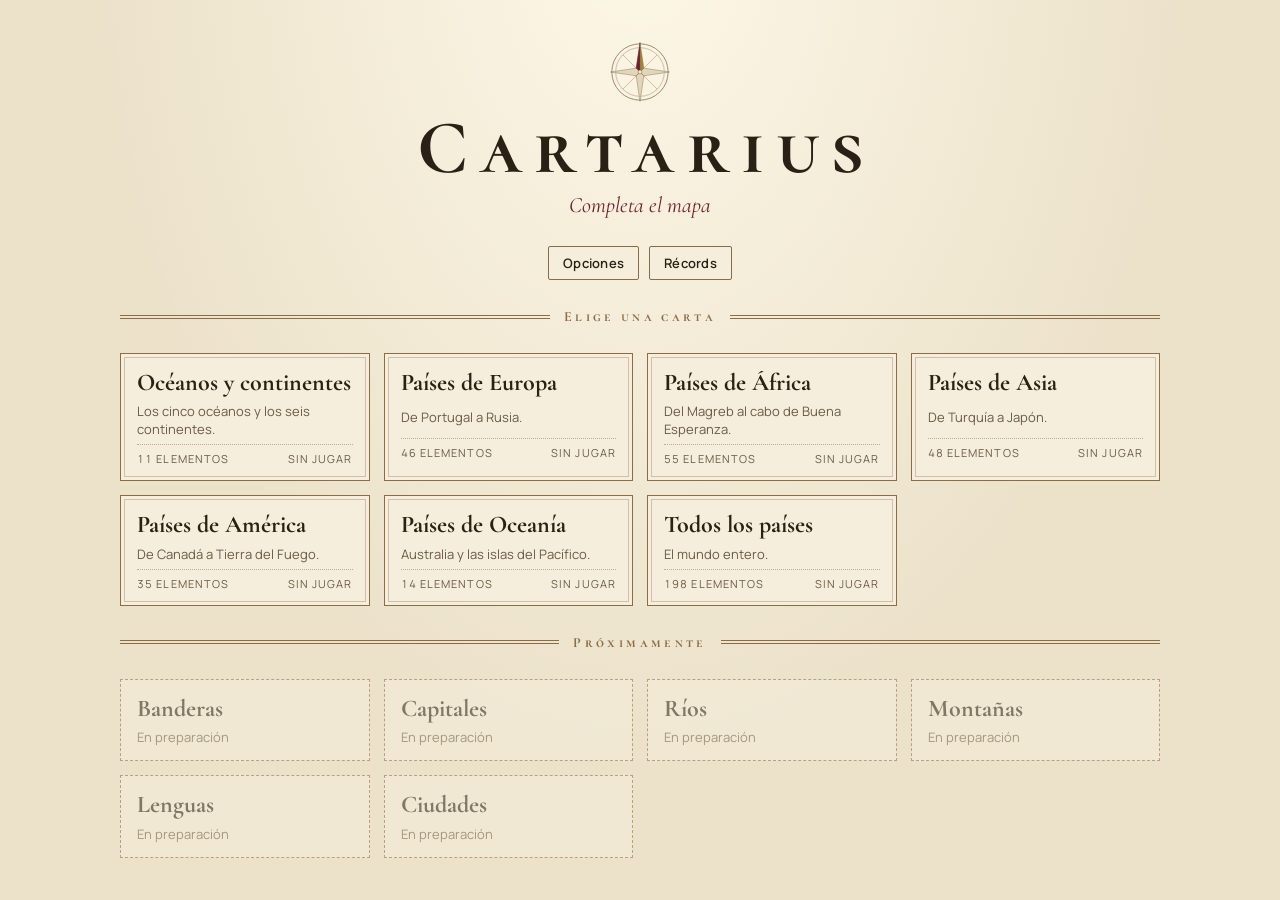
==== index.html @ 66b98913 "QoL Territorios pequeños" ====
<!doctype html>
<html lang="es">
<head>
<meta charset="utf-8">
<meta name="viewport" content="width=device-width, initial-scale=1, viewport-fit=cover">
<title>Cartarius</title>
<meta name="claude:viewport-fit-sides" content="cover">
<link rel="preconnect" href="https://fonts.googleapis.com">
<link rel="preconnect" href="https://fonts.gstatic.com" crossorigin>
<link rel="stylesheet" href="https://fonts.googleapis.com/css2?family=Cormorant+Garamond:ital,wght@0,500;0,600;0,700;1,500;1,600&family=Cormorant+SC:wght@600;700&family=Manrope:wght@400;500;600;700&display=swap">
<style>
/* Concepto: carta náutica sobre pergamino. Barra superior tipo cartela, mapa enmarcado con doble filete, índice a la derecha. */
:root {
  --paper: #ECE2CA;        /* fondo general, pergamino */
  --paper-2: #E3D6B8;      /* panel lateral */
  --paper-3: #F5EEDC;      /* tarjetas y elementos claros */
  --sea: #C7D3CC;          /* mar sin pintar */
  --land: #F8F2E3;         /* tierra sin pintar */
  --land-off: #E6DCC4;     /* tierra fuera de la categoría */
  --ink: #2A2016;          /* texto */
  --ink-soft: #6B5A45;     /* texto secundario */
  --sepia: #8C6C45;        /* fronteras y filetes */
  --gold: #A8823A;         /* ornamento */
  --royal: #6E1F2E;        /* acento: selección (granate real) */
  --royal-ink: #F8F0DD;
  --ok: #556B3B;
  --err: #A3392B;
  --font-display: "Cormorant Garamond", "Cormorant", Garamond, "Times New Roman", serif;
  --font-sc: "Cormorant SC", "Cormorant Garamond", Garamond, serif;
  --font-ui: "Manrope", system-ui, -apple-system, "Segoe UI", sans-serif;
  color-scheme: light;
}
* { box-sizing: border-box; }
[hidden] { display: none !important; }
html, body { height: 100%; }
body {
  margin: 0; background: var(--paper); color: var(--ink); font-family: var(--font-ui); font-size: 14px;
  background-image: radial-gradient(ellipse at 20% 0%, rgba(255,250,235,.7), transparent 60%), radial-gradient(ellipse at 100% 100%, rgba(140,108,69,.12), transparent 55%);
  display: flex; flex-direction: column; overflow: hidden;
}
button { font: inherit; color: inherit; cursor: pointer; }
input, select, textarea { color: var(--ink); background-color: var(--land); }
input::placeholder { color: var(--ink-soft); opacity: 1; }
button:focus-visible, [tabindex]:focus-visible { outline: 2px solid var(--royal); outline-offset: 2px; }

/* ---------- Barra superior ---------- */
.bar {
  display: flex; align-items: center; gap: 20px; flex-wrap: wrap;
  padding-block: 10px; padding-left: max(16px, env(safe-area-inset-left, 0px)); padding-right: max(16px, env(safe-area-inset-right, 0px));
  border-bottom: 1px solid var(--sepia); box-shadow: 0 2px 0 -1px var(--paper), 0 3px 0 -1px var(--sepia);
}
.brand { display: flex; align-items: center; gap: 10px; background: none; border: 0; padding: 0; }
.brand svg { width: 34px; height: 34px; }
.brand b { font-family: var(--font-sc); font-size: 26px; letter-spacing: .14em; font-weight: 700; color: var(--ink); }
.bar .cat-title { font-family: var(--font-display); font-style: italic; font-size: 22px; font-weight: 600; color: var(--royal); flex: 1; min-width: 0; white-space: nowrap; overflow: hidden; text-overflow: ellipsis; }
.stats { display: flex; gap: 18px; align-items: baseline; }
.stat { display: flex; flex-direction: column; align-items: flex-end; line-height: 1.1; }
.stat small { font-size: 10px; letter-spacing: .14em; text-transform: uppercase; color: var(--ink-soft); }
.stat span { font-family: var(--font-display); font-size: 22px; font-weight: 700; font-variant-numeric: tabular-nums lining-nums; }
.stat.err span { color: var(--err); }
.btn {
  border: 1px solid var(--sepia); background: var(--paper-3); padding: 7px 14px; border-radius: 2px;
  font-weight: 600; font-size: 13px; letter-spacing: .02em;
}
.btn:hover { background: var(--land); border-color: var(--royal); }
.btn.primary { background: var(--royal); color: var(--royal-ink); border-color: var(--royal); }
.btn.primary:hover { background: #57172A; }

/* ---------- Escenario ---------- */
.stage { flex: 1; min-height: 0; display: flex; gap: 0; }
.map-wrap { flex: 1; min-width: 0; position: relative; padding: 14px; }
.frame {
  position: relative; height: 100%; border: 1px solid var(--sepia); padding: 5px; background: var(--paper-3);
  box-shadow: inset 0 0 0 4px var(--paper-3), inset 0 0 0 5px var(--sepia);
}
#map { display: block; width: 100%; height: 100%; background: var(--sea); cursor: grab; user-select: none; }
#map:active { cursor: grabbing; }
#map .sphere { fill: var(--sea); }
#map .grat { fill: none; stroke: #9FB0A8; stroke-width: .5; stroke-opacity: .55; vector-effect: non-scaling-stroke; pointer-events: none; }
#map .ocean { fill: transparent; stroke: none; transition: fill .5s; }
#map.mode-continents .ocean { cursor: pointer; }
#map.mode-countries .ocean { pointer-events: none; }
#map .land { fill: var(--land); stroke: var(--sepia); stroke-width: .6; stroke-linejoin: round; vector-effect: non-scaling-stroke; transition: fill .45s; }
#map .land.off { fill: var(--land-off); stroke-opacity: .6; }
#map .land.play { cursor: pointer; }
#map .land.play:hover:not(.painted) { fill: #FFF9EA; }
#map .land.painted, #map .ocean.painted { cursor: default; }
#map .wrong { animation: wrong .7s ease-out; }
@keyframes wrong { 0%, 40% { fill: var(--err); } 100% { } }
#map .hint { animation: hint 1.1s ease-in-out infinite; }
@keyframes hint { 50% { fill: #E9C46A; } }
#map .marker { fill: var(--land); stroke: var(--sepia); stroke-width: .8; vector-effect: non-scaling-stroke; cursor: pointer; }
#map .marker:hover { fill: #FFF9EA; stroke: var(--royal); }
#map .label { font-family: var(--font-display); font-style: italic; font-weight: 600; fill: var(--ink); text-anchor: middle; pointer-events: none; paint-order: stroke; stroke: rgba(248,242,227,.75); stroke-width: 3px; letter-spacing: .06em; }
#map .label.sea { fill: #2F4A4E; stroke: rgba(199,211,204,.7); letter-spacing: .3em; }
.zoom { position: absolute; right: 30px; bottom: 30px; display: flex; flex-direction: column; border: 1px solid var(--sepia); background: var(--paper-3); }
.zoom button { width: 34px; height: 34px; border: 0; background: none; font-size: 18px; font-weight: 600; }
.zoom button + button { border-top: 1px solid var(--sepia); }
.zoom button:hover { background: var(--land); color: var(--royal); }
.rose { position: absolute; left: 28px; bottom: 26px; width: 74px; height: 74px; pointer-events: none; opacity: .8; }
.toast {
  position: absolute; left: 50%; top: 28px; transform: translateX(-50%); background: var(--ink); color: var(--paper-3);
  padding: 8px 16px; font-weight: 600; font-size: 13px; border-radius: 2px; pointer-events: none; opacity: 0; transition: opacity .25s; white-space: nowrap;
}
.toast.show { opacity: .94; }
.toast.ok { background: var(--ok); }
.toast.bad { background: var(--err); }
.tip { position: fixed; pointer-events: none; background: var(--paper-3); border: 1px solid var(--sepia); padding: 4px 9px; font-family: var(--font-display); font-weight: 600; font-size: 16px; font-style: italic; z-index: 20; }

/* ---------- Panel lateral (índice) ---------- */
.panel { width: 320px; flex: none; display: flex; flex-direction: column; background: var(--paper-2); border-left: 1px solid var(--sepia); min-height: 0; }
.panel-head { padding: 16px 18px 12px; border-bottom: 1px solid rgba(140,108,69,.4); display: grid; gap: 10px; }
.panel-head h2 { margin: 0; font-family: var(--font-sc); font-size: 15px; letter-spacing: .2em; font-weight: 700; color: var(--ink-soft); display: flex; justify-content: space-between; align-items: baseline; }
.panel-head h2 span { font-family: var(--font-ui); font-size: 12px; letter-spacing: 0; color: var(--ink-soft); font-variant-numeric: tabular-nums; }
.progress { height: 4px; background: rgba(140,108,69,.2); }
.progress i { display: block; height: 100%; width: 0; background: var(--gold); transition: width .4s; }
.target { background: var(--royal); color: var(--royal-ink); padding: 10px 12px; display: grid; gap: 2px; }
.target small { font-size: 10px; letter-spacing: .16em; text-transform: uppercase; opacity: .75; }
.target strong { font-family: var(--font-display); font-size: 24px; font-weight: 700; line-height: 1.1; text-wrap: balance; }
.order { display: flex; gap: 6px; align-items: center; font-size: 12px; color: var(--ink-soft); }
.order button { border: 1px solid rgba(140,108,69,.5); background: transparent; padding: 3px 9px; font-size: 12px; border-radius: 2px; }
.order button[aria-pressed="true"] { background: var(--ink); color: var(--paper-3); border-color: var(--ink); }
.order .skip { margin-left: auto; }
.list { list-style: none; margin: 0; padding: 6px 0 16px; overflow-y: auto; flex: 1; min-height: 0; }
.list li button {
  width: 100%; text-align: left; border: 0; background: none; padding: 7px 18px; display: flex; gap: 10px; align-items: baseline;
  font-family: var(--font-display); font-size: 18px; font-weight: 600; line-height: 1.2;
}
.list li button:hover { background: rgba(255,250,235,.55); }
.list li button em { font-style: normal; font-family: var(--font-ui); font-size: 11px; color: var(--ink-soft); min-width: 20px; font-variant-numeric: tabular-nums; }
.list li button[aria-current="true"] { background: var(--paper-3); color: var(--royal); box-shadow: inset 3px 0 0 var(--royal); }
.list li.hinted button::after { content: "pista"; font-family: var(--font-ui); font-size: 10px; letter-spacing: .1em; text-transform: uppercase; color: var(--gold); margin-left: auto; }
.list li.gone { animation: gone .35s ease-in forwards; }
@keyframes gone { to { opacity: 0; transform: translateX(30px); } }

/* ---------- Menú de categorías ---------- */
.menu {
  position: fixed; inset: 0; z-index: 30; overflow-y: auto; background: var(--paper);
  background-image: radial-gradient(ellipse at 50% -10%, rgba(255,250,235,.9), transparent 60%);
  padding-block: 40px 60px; padding-left: max(16px, env(safe-area-inset-left, 0px)); padding-right: max(16px, env(safe-area-inset-right, 0px));
}
.menu-inner { max-width: 1040px; margin: 0 auto; display: grid; gap: 28px; }
.menu header { text-align: center; display: grid; gap: 6px; justify-items: center; }
.menu header svg { width: 64px; height: 64px; }
.menu h1 { margin: 0; font-family: var(--font-sc); font-size: clamp(44px, 8vw, 76px); letter-spacing: .16em; font-weight: 700; line-height: 1; padding-left: .16em; }
.menu .sub { font-family: var(--font-display); font-style: italic; font-size: 22px; color: var(--royal); }
.rule { display: flex; align-items: center; gap: 14px; color: var(--sepia); font-family: var(--font-sc); letter-spacing: .24em; font-size: 14px; font-weight: 700; }
.rule::before, .rule::after { content: ""; flex: 1; height: 0; border-top: 1px solid var(--sepia); border-bottom: 1px solid var(--sepia); padding-top: 2px; }
.cards { display: grid; grid-template-columns: repeat(auto-fill, minmax(230px, 1fr)); gap: 14px; }
.card {
  text-align: left; background: var(--paper-3); border: 1px solid var(--sepia); padding: 16px 16px 14px; display: grid; gap: 6px; position: relative;
  box-shadow: inset 0 0 0 3px var(--paper-3), inset 0 0 0 4px rgba(140,108,69,.35); transition: transform .15s, box-shadow .15s;
}
.card:hover { transform: translateY(-2px); box-shadow: inset 0 0 0 3px var(--paper-3), inset 0 0 0 4px var(--royal), 0 6px 14px rgba(70,50,25,.12); }
.card h3 { margin: 0; font-family: var(--font-display); font-size: 24px; font-weight: 700; line-height: 1.1; }
.card p { margin: 0; color: var(--ink-soft); font-size: 13px; }
.card .meta { display: flex; justify-content: space-between; font-size: 11px; letter-spacing: .1em; text-transform: uppercase; color: var(--ink-soft); padding-top: 6px; border-top: 1px dotted rgba(140,108,69,.5); font-variant-numeric: tabular-nums; }
.card .meta b { color: var(--royal); letter-spacing: .04em; }
.card.soon { opacity: .55; cursor: default; box-shadow: none; border-style: dashed; }
.card.soon:hover { transform: none; }

/* ---------- Diálogo final ---------- */
.modal { position: fixed; inset: 0; z-index: 40; background: rgba(42,32,22,.45); display: grid; place-items: center; padding: 16px; }
.modal-box { background: var(--paper-3); border: 1px solid var(--sepia); box-shadow: inset 0 0 0 5px var(--paper-3), inset 0 0 0 6px var(--sepia), 0 20px 50px rgba(30,20,10,.35); padding: 30px 32px; max-width: 420px; width: 100%; text-align: center; display: grid; gap: 14px; }
.modal-box h2 { margin: 0; font-family: var(--font-sc); letter-spacing: .14em; font-size: 28px; }
.modal-box .grid { display: grid; grid-template-columns: repeat(3, 1fr); gap: 8px; }
.modal-box .grid div { display: grid; }
.modal-box .grid b { font-family: var(--font-display); font-size: 30px; font-variant-numeric: tabular-nums lining-nums; }
.modal-box .grid small { font-size: 10px; letter-spacing: .14em; text-transform: uppercase; color: var(--ink-soft); }
.modal-box p { margin: 0; font-family: var(--font-display); font-style: italic; font-size: 18px; color: var(--royal); }
.modal-box .actions { display: flex; gap: 10px; justify-content: center; flex-wrap: wrap; }
.loading { position: absolute; inset: 0; display: grid; place-items: center; font-family: var(--font-display); font-style: italic; font-size: 20px; color: var(--ink-soft); }

/* ---------- Pausa ---------- */
.stage > * { transition: filter .25s; }
body.is-paused .stage > .map-wrap, body.is-paused .stage > .panel { filter: blur(16px) saturate(.6); pointer-events: none; user-select: none; }
.pause { position: fixed; inset: 0; z-index: 25; display: grid; place-items: center; padding: 16px; background: rgba(236,226,202,.35); }
.pause .modal-box { max-width: 380px; }
.pause .big { font-family: var(--font-display); font-size: 44px; font-weight: 700; font-variant-numeric: tabular-nums lining-nums; line-height: 1; }
.pause .sub { font-size: 13px; color: var(--ink-soft); }
.saved { position: absolute; top: -9px; right: 12px; background: var(--gold); color: var(--paper-3); font-size: 10px; letter-spacing: .12em; text-transform: uppercase; padding: 2px 8px; font-weight: 700; }

/* ---------- Opciones y récords ---------- */
.menu-actions { display: flex; gap: 10px; justify-content: center; }
.dlg .modal-box { max-width: 560px; text-align: left; max-height: calc(100vh - 32px); overflow-y: auto; }
.dlg h2 { text-align: center; }
.opt-group { display: grid; gap: 10px; padding-top: 12px; border-top: 1px dotted rgba(140,108,69,.5); }
.opt-group h3 { margin: 0; font-family: var(--font-sc); letter-spacing: .16em; font-size: 14px; color: var(--ink-soft); }
.opt { display: grid; grid-template-columns: auto 1fr; gap: 4px 10px; align-items: start; }
.opt input[type=checkbox] { width: 18px; height: 18px; margin: 2px 0 0; accent-color: var(--royal); }
.opt label { font-weight: 600; font-size: 14px; }
.opt .help { grid-column: 2; font-size: 12px; color: var(--ink-soft); line-height: 1.45; }
.opt select { font: inherit; padding: 4px 8px; border: 1px solid var(--sepia); background: var(--land); color: var(--ink); }
.opt input[type=number] { width: 56px; font: inherit; padding: 2px 6px; border: 1px solid var(--sepia); background: var(--land); margin: 0 4px; }
.opt details summary { cursor: pointer; color: var(--royal); }
.rank { width: 100%; border-collapse: collapse; font-variant-numeric: tabular-nums; }
.rank td { padding: 6px 6px; border-bottom: 1px dotted rgba(140,108,69,.45); font-size: 13px; }
.rank td.n { width: 24px; color: var(--ink-soft); }
.rank td.who { font-family: var(--font-display); font-size: 17px; font-weight: 600; }
.rank td.num { text-align: right; white-space: nowrap; }
.rank td.d { text-align: right; color: var(--ink-soft); font-size: 12px; white-space: nowrap; }
.rank td.empty { text-align: center; color: var(--ink-soft); font-style: italic; }
.rank tr.me td { background: rgba(168,130,58,.18); }
.tabs { display: flex; flex-wrap: wrap; gap: 6px; }
.tabs button { border: 1px solid rgba(140,108,69,.5); background: transparent; padding: 4px 10px; font-size: 12px; border-radius: 2px; }
.tabs button[aria-pressed="true"] { background: var(--ink); color: var(--paper-3); border-color: var(--ink); }
.name-row { display: flex; gap: 8px; }
.name-row input { flex: 1; min-width: 0; font: inherit; font-size: 15px; padding: 8px 10px; border: 1px solid var(--sepia); background: var(--land); }
.modal-box .note { font-family: var(--font-ui); font-style: normal; font-size: 13px; color: var(--ok); }

@media (max-width: 820px) {
  body { overflow: auto; }
  .stage { flex-direction: column; }
  .map-wrap { height: 58vh; flex: none; padding: 8px; }
  .panel { width: auto; border-left: 0; border-top: 1px solid var(--sepia); height: 48vh; flex: none; }
  .stats { gap: 12px; }
  .stat span { font-size: 18px; }
  .rose { display: none; }
  .zoom { right: 18px; bottom: 18px; }
}
@media (prefers-reduced-motion: reduce) { * { animation-duration: .01ms !important; transition: none !important; } }
</style>
</head>
<body>
<svg width="0" height="0" style="position:absolute" aria-hidden="true">
  <symbol id="compass" viewBox="-50 -50 100 100">
    <circle r="44" fill="none" stroke="#8C6C45" stroke-width="1.2"/>
    <circle r="38" fill="none" stroke="#8C6C45" stroke-width=".6"/>
    <g fill="#A8823A" stroke="#6B5A45" stroke-width=".6">
      <path d="M0-46 6-6 0 0-6-6Z"/><path d="M46 0 6 6 0 0 6-6Z" fill="#E3D6B8"/><path d="M0 46-6 6 0 0 6 6Z" fill="#E3D6B8"/><path d="M-46 0-6-6 0 0-6 6Z" fill="#E3D6B8"/>
      <path d="M0-46 0 0-6-6Z" fill="#6E1F2E"/>
    </g>
    <g fill="none" stroke="#8C6C45" stroke-width=".6"><path d="M-27-27 27 27M27-27-27 27"/></g>
    <circle r="3" fill="#F5EEDC" stroke="#6B5A45" stroke-width=".8"/>
  </symbol>
</svg>

<header class="bar">
  <button class="brand" id="home" title="Volver a las categorías"><svg><use href="#compass"/></svg><b>Cartarius</b></button>
  <div class="cat-title" id="catTitle">Completa el mapa</div>
  <div class="stats">
    <div class="stat"><small>Tiempo</small><span id="sTime">0:00</span></div>
    <div class="stat"><small>Aciertos</small><span id="sFound">0/0</span></div>
    <div class="stat err"><small>Errores</small><span id="sErr">0</span></div>
  </div>
  <button class="btn" id="pauseBtn" title="Pausa (P)">Pausa</button>
  <button class="btn" id="restart">Reiniciar</button>
  <button class="btn primary" id="toMenu">Categorías</button>
</header>

<main class="stage">
  <section class="map-wrap">
    <div class="frame">
      <svg id="map" viewBox="0 0 1000 520" preserveAspectRatio="xMidYMid meet" role="img" aria-label="Mapa del mundo en blanco"></svg>
      <div class="loading" id="loading">Desplegando la carta…</div>
      <svg class="rose" aria-hidden="true"><use href="#compass"/></svg>
      <div class="zoom">
        <button id="zIn" title="Acercar" aria-label="Acercar">+</button>
        <button id="zOut" title="Alejar" aria-label="Alejar">−</button>
        <button id="zFit" title="Encuadrar" aria-label="Encuadrar">⌖</button>
      </div>
      <div class="toast" id="toast"></div>
    </div>
  </section>
  <aside class="panel">
    <div class="panel-head">
      <h2>Índice <span id="pCount">0 restantes</span></h2>
      <div class="progress"><i id="pBar"></i></div>
      <div class="target"><small>Busca en el mapa</small><strong id="target">—</strong></div>
      <div class="order">Orden
        <button id="oRand" aria-pressed="true">Aleatorio</button>
        <button id="oAlpha" aria-pressed="false">A–Z</button>
        <button id="skip" class="skip" title="Pasar al siguiente (tecla S)">Saltar ›</button>
      </div>
    </div>
    <ol class="list" id="list"></ol>
  </aside>
</main>

<section class="menu" id="menu">
  <div class="menu-inner">
    <header>
      <svg><use href="#compass"/></svg>
      <h1>Cartarius</h1>
      <div class="sub">Completa el mapa</div>
    </header>
    <div class="menu-actions"><button class="btn" id="optBtn">Opciones</button><button class="btn" id="recBtn">Récords</button></div>
    <div class="rule">Elige una carta</div>
    <div class="cards" id="cards"></div>
    <div class="rule">Próximamente</div>
    <div class="cards" id="soon"></div>
  </div>
</section>

<div class="modal" id="modal" hidden>
  <div class="modal-box">
    <svg style="width:56px;height:56px;justify-self:center"><use href="#compass"/></svg>
    <h2>Carta completa</h2>
    <div class="grid">
      <div><b id="mTime">0:00</b><small>Tiempo</small></div>
      <div><b id="mErr">0</b><small>Errores</small></div>
      <div><b id="mAcc">100%</b><small>Precisión</small></div>
    </div>
    <p id="mRecord"></p>
    <div class="name-row" id="mSaveRow"><input id="mName" maxlength="24" placeholder="Tu nombre" aria-label="Nombre del jugador" autocomplete="nickname"><button class="btn primary" id="mSave">Guardar</button></div>
    <p class="note" id="mSaved" hidden></p>
    <table class="rank" id="mTable"></table>
    <div class="actions"><button class="btn" id="mAgain">Repetir</button><button class="btn primary" id="mMenu">Otra categoría</button></div>
  </div>
</div>
<div class="pause" id="pause" hidden>
  <div class="modal-box">
    <h2>En pausa</h2>
    <div class="big" id="pTime">0:00</div>
    <div class="sub" id="pProg"></div>
    <div class="actions"><button class="btn primary" id="pResume">Continuar</button><button class="btn" id="pOpts">Opciones</button><button class="btn" id="pExit">Guardar y salir al menú</button></div>
  </div>
</div>

<div class="modal dlg" id="resumeDlg" hidden>
  <div class="modal-box" style="text-align:center">
    <h2>Partida a medias</h2>
    <p>¿Quieres continuar donde lo dejaste?</p>
    <div class="sub" id="rInfo" style="font-size:13px;color:var(--ink-soft)"></div>
    <div class="actions"><button class="btn primary" id="rYes">Continuar</button><button class="btn" id="rNo">Empezar de nuevo</button><button class="btn" id="rCancel">Cancelar</button></div>
  </div>
</div>

<div class="modal dlg" id="exitDlg" hidden>
  <div class="modal-box" style="text-align:center">
    <h2>Salir</h2>
    <p>¿Salir de la partida? (se guardará el progreso)</p>
    <div class="actions"><button class="btn primary" id="xYes">Salir</button><button class="btn" id="xNo">Seguir jugando</button></div>
  </div>
</div>

<div class="modal dlg" id="optionsDlg" hidden>
  <div class="modal-box">
    <h2>Opciones</h2>
    <div class="opt-group">
      <h3>Ayudas</h3>
      <div class="opt"><input type="checkbox" id="oShow"><label for="oShow">Mostrar país pulsado</label>
        <div class="help">Al fallar, dice qué has señalado. También muestra el nombre al pasar por encima de lo que no entra en la carta.</div></div>
      <div class="opt"><input type="checkbox" id="oHints"><label for="oHints">Activar pistas después de <input type="number" id="oHintN" min="1" max="20" value="3"> errores</label>
        <div class="help">Tras ese número de fallos seguidos en el mismo elemento, la respuesta parpadea en el mapa.</div></div>
      <div class="help" style="font-size:12px;color:var(--ink-soft)">Los récords conseguidos con ayudas llevan un punto (·) junto al nombre.</div>
    </div>
    <div class="opt-group">
      <h3>Mapa</h3>
      <div class="opt" style="grid-template-columns:1fr auto;align-items:center"><label for="oMarker">Tamaño de los puntos de países pequeños</label><select id="oMarker"><option value="1">1x</option><option value="1.5">1,5x</option><option value="2">2x</option><option value="2.5">2,5x</option><option value="3">3x</option><option value="3.5">3,5x</option><option value="4">4x</option><option value="4.5">4,5x</option><option value="5">5x</option></select>
        <div class="help" style="grid-column:1/-1">Afecta a los círculos de Andorra, Malta, las islas del Caribe y del Pacífico, etc.</div></div>
    </div>
    <div class="opt-group">
      <h3>Qué se pregunta</h3>
      <div class="opt"><input type="checkbox" id="oLimited"><label for="oLimited">Estados de reconocimiento limitado</label>
        <div class="help"><span id="oLimitedList"></span></div></div>
      <div class="opt"><input type="checkbox" id="oTerr"><label for="oTerr">Territorios dependientes (<span id="oTerrN"></span>)</label>
        <div class="help"><details><summary>Ver lista</summary><span id="oTerrList"></span></details></div></div>
      <div class="help" style="font-size:12px;color:var(--ink-soft)">Siempre se preguntan los 193 miembros de la ONU y el Vaticano. Estos cambios se aplican al empezar una carta.</div>
    </div>
    <div class="opt-group">
      <h3>Datos</h3>
      <div><button class="btn" id="oWipe">Borrar récords y partidas</button></div>
    </div>
    <div class="actions"><button class="btn primary" id="optClose">Hecho</button></div>
  </div>
</div>

<div class="modal dlg" id="recordsDlg" hidden>
  <div class="modal-box">
    <h2>Récords</h2>
    <div class="tabs" id="recTabs"></div>
    <table class="rank" id="recTable"></table>
    <div class="help" style="font-size:12px;color:var(--ink-soft)">Orden: menos errores primero, luego menor tiempo. (·) = con ayudas.</div>
    <div class="actions"><button class="btn primary" id="recClose">Cerrar</button></div>
  </div>
</div>
<div class="tip" id="tip" hidden></div>

<script src="js/vendor/d3.min.js"></script>
<script src="data/world.js"></script>
<script src="js/geo.js"></script>
<script src="js/app.js"></script>
</body>
</html>
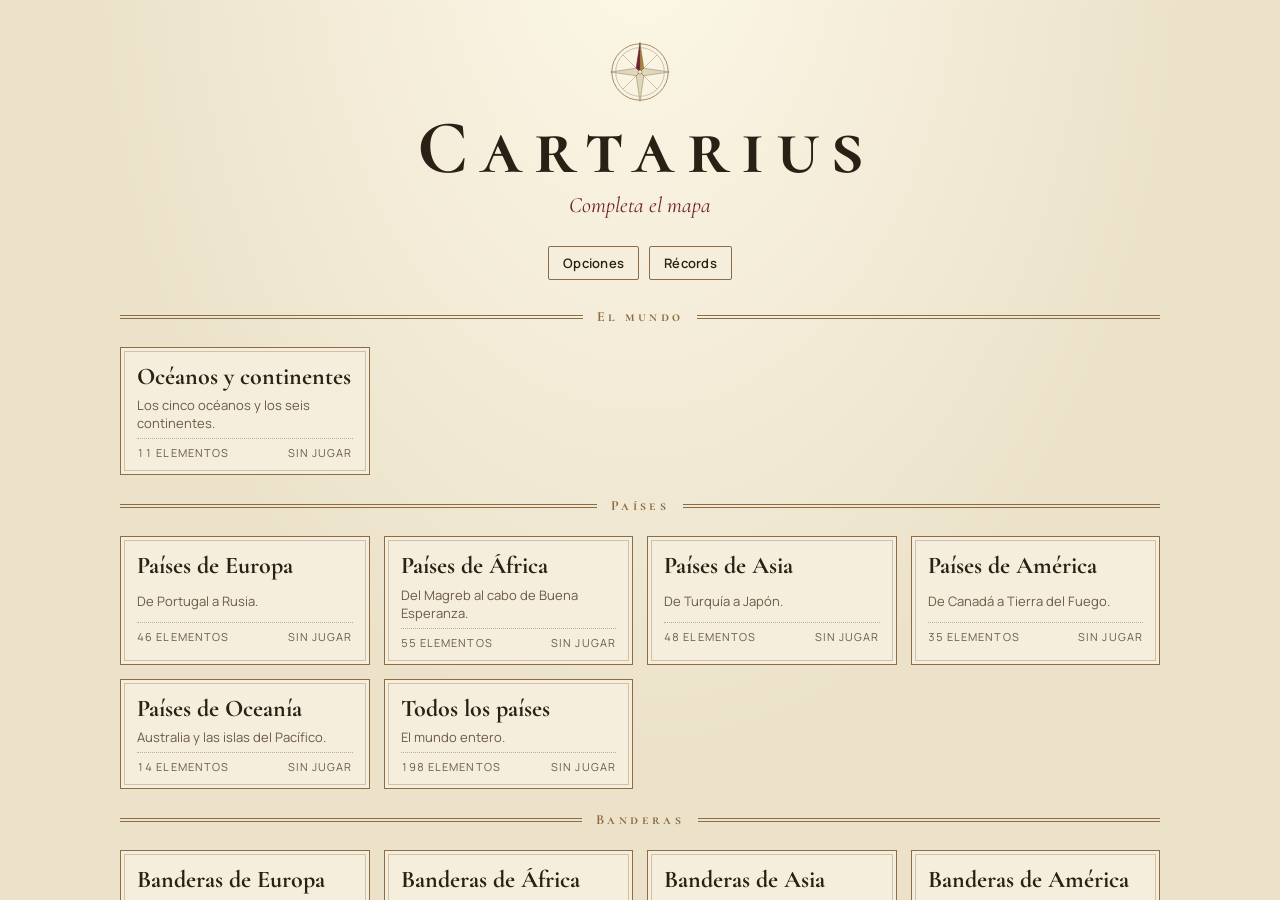
==== commit 3614915f: "Banderas" ====
--- a/index.html
+++ b/index.html
@@ -73,8 +73,8 @@
   position: relative; height: 100%; border: 1px solid var(--sepia); padding: 5px; background: var(--paper-3);
   box-shadow: inset 0 0 0 4px var(--paper-3), inset 0 0 0 5px var(--sepia);
 }
-#map { display: block; width: 100%; height: 100%; background: var(--sea); cursor: grab; user-select: none; }
-#map:active { cursor: grabbing; }
+#map { display: block; width: 100%; height: 100%; background: var(--sea); cursor: default; user-select: none; }
+#map.grabbing, #map.grabbing * { cursor: grabbing !important; }
 #map .sphere { fill: var(--sea); }
 #map .grat { fill: none; stroke: #9FB0A8; stroke-width: .5; stroke-opacity: .55; vector-effect: non-scaling-stroke; pointer-events: none; }
 #map .ocean { fill: transparent; stroke: none; transition: fill .5s; }
@@ -173,7 +173,7 @@
 
 /* ---------- Pausa ---------- */
 .stage > * { transition: filter .25s; }
-body.is-paused .stage > .map-wrap, body.is-paused .stage > .panel { filter: blur(16px) saturate(.6); pointer-events: none; user-select: none; }
+body.is-paused .stage > .map-wrap, body.is-paused .stage > .panel, body.is-paused .dock { filter: blur(16px) saturate(.6); pointer-events: none; user-select: none; }
 .pause { position: fixed; inset: 0; z-index: 25; display: grid; place-items: center; padding: 16px; background: rgba(236,226,202,.35); }
 .pause .modal-box { max-width: 380px; }
 .pause .big { font-family: var(--font-display); font-size: 44px; font-weight: 700; font-variant-numeric: tabular-nums lining-nums; line-height: 1; }
@@ -208,6 +208,28 @@
 .name-row input { flex: 1; min-width: 0; font: inherit; font-size: 15px; padding: 8px 10px; border: 1px solid var(--sepia); background: var(--land); }
 .modal-box .note { font-family: var(--font-ui); font-style: normal; font-size: 13px; color: var(--ok); }
 
+/* ---------- Modo banderas: mapa a todo el ancho + dock inferior ---------- */
+.groups { display: grid; gap: 22px; }
+body.mode-dock .panel { display: none; }
+body.mode-dock .zoom { bottom: 96px; }
+body.mode-dock .rose { bottom: 92px; }
+.dock { position: relative; flex: none; height: 96px; background: var(--paper-2); border-top: 1px solid var(--sepia); box-shadow: 0 -2px 0 -1px var(--paper), 0 -3px 0 -1px var(--sepia); z-index: 5; }
+.dock-info { position: absolute; left: 0; top: 0; bottom: 0; width: 132px; display: grid; align-content: center; justify-items: center; gap: 6px; border-right: 1px solid rgba(140,108,69,.4); padding-left: env(safe-area-inset-left, 0px); }
+.dock-info span { font-size: 11px; letter-spacing: .12em; text-transform: uppercase; color: var(--ink-soft); }
+.dock-info b { font-family: var(--font-display); font-size: 24px; letter-spacing: 0; color: var(--ink); font-variant-numeric: tabular-nums lining-nums; }
+.dock-info .btn { padding: 4px 10px; font-size: 12px; }
+/* el área de scroll es más alta que la barra para que la bandera grande sobresalga; solo las banderas reciben el ratón */
+.dock-scroll { position: absolute; left: 132px; right: 0; bottom: 0; height: 190px; overflow-x: auto; overflow-y: hidden; pointer-events: none; scrollbar-width: thin; scrollbar-color: var(--sepia) transparent; }
+.dock-row { display: flex; align-items: flex-end; gap: 12px; height: 100%; padding: 0 24px 16px; width: max-content; }
+.flag { pointer-events: auto; flex: none; padding: 0; border: 0; background: none; line-height: 0; transform-origin: bottom center; transition: transform .18s ease; }
+.flag img { display: block; height: 46px; width: auto; min-width: 46px; max-width: 120px; object-fit: contain; background: var(--paper-3); border: 1px solid rgba(42,32,22,.35); box-shadow: 0 2px 4px rgba(42,32,22,.18); transition: height .22s ease, max-width .22s ease, box-shadow .22s; }
+.flag:hover { transform: translateY(-4px); }
+.flag.sel img { height: 118px; max-width: 300px; box-shadow: 0 0 0 3px var(--paper-3), 0 0 0 5px var(--royal), 0 10px 22px rgba(42,32,22,.35); }
+.flag.sel:hover { transform: none; }
+.flag.hinted img { outline: 2px dashed var(--gold); outline-offset: 3px; }
+.flag.gone { animation: flaggone .3s ease-in forwards; }
+@keyframes flaggone { to { opacity: 0; transform: translateY(-40px) scale(.6); } }
+
 @media (max-width: 820px) {
   body { overflow: auto; }
   .stage { flex-direction: column; }
@@ -277,6 +299,11 @@
   </aside>
 </main>
 
+<section class="dock" id="dock" hidden>
+  <div class="dock-info"><span><b id="dockCount">0</b> banderas</span><button class="btn" id="dockSkip" title="Pasar a la siguiente (tecla S)">Saltar ›</button></div>
+  <div class="dock-scroll" id="dockScroll"><div class="dock-row" id="dockRow"></div></div>
+</section>
+
 <section class="menu" id="menu">
   <div class="menu-inner">
     <header>
@@ -285,8 +312,7 @@
       <div class="sub">Completa el mapa</div>
     </header>
     <div class="menu-actions"><button class="btn" id="optBtn">Opciones</button><button class="btn" id="recBtn">Récords</button></div>
-    <div class="rule">Elige una carta</div>
-    <div class="cards" id="cards"></div>
+    <div id="cards" class="groups"></div>
     <div class="rule">Próximamente</div>
     <div class="cards" id="soon"></div>
   </div>
@@ -379,6 +405,7 @@
 
 <script src="js/vendor/d3.min.js"></script>
 <script src="data/world.js"></script>
+<script src="data/countries.js"></script>
 <script src="js/geo.js"></script>
 <script src="js/app.js"></script>
 </body>
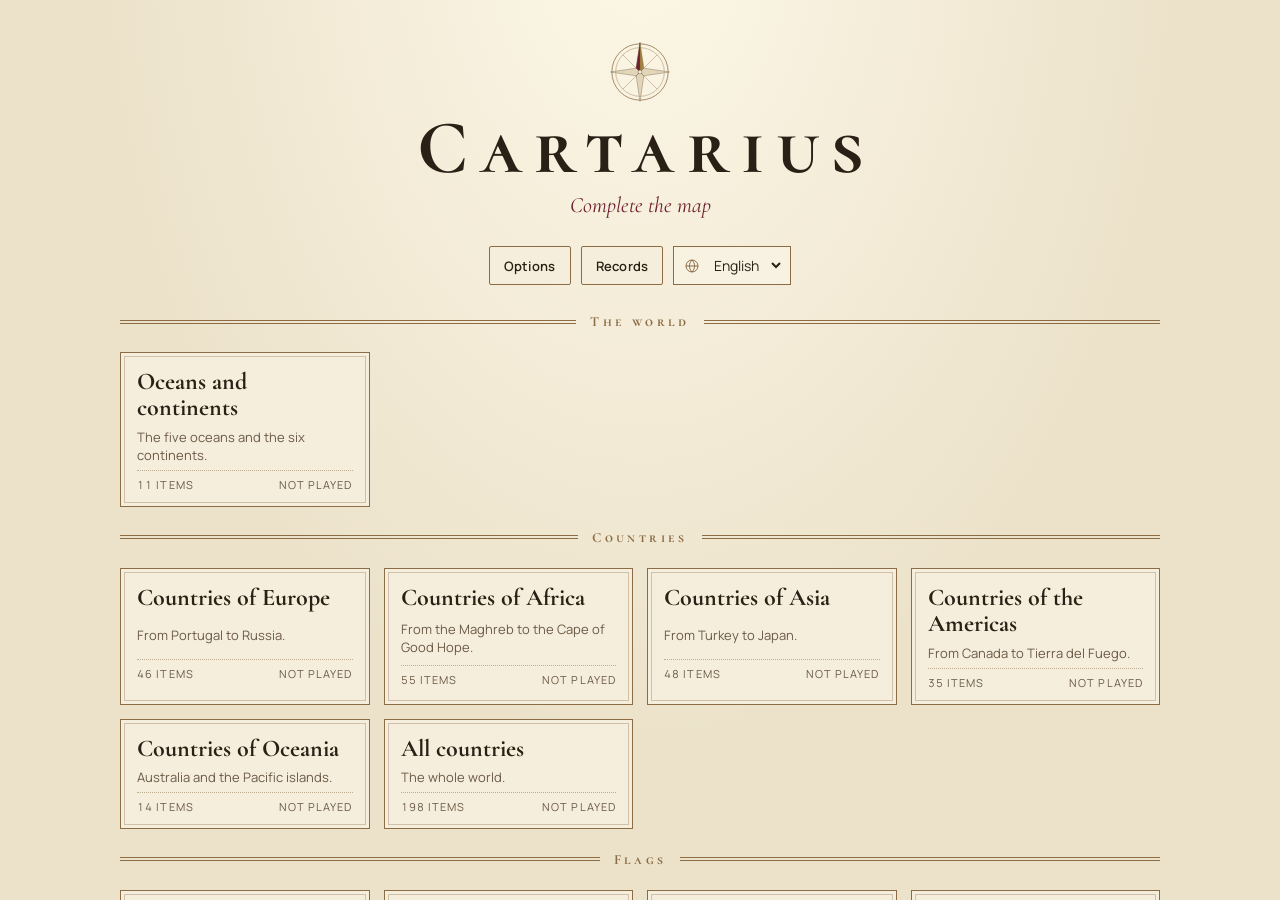
==== commit fc2fbe80: "Multilenguaje" ====
--- a/index.html
+++ b/index.html
@@ -92,6 +92,15 @@
 #map .marker { fill: var(--land); stroke: var(--sepia); stroke-width: .8; vector-effect: non-scaling-stroke; cursor: pointer; }
 #map .marker:hover { fill: #FFF9EA; stroke: var(--royal); }
 #map .label { font-family: var(--font-display); font-style: italic; font-weight: 600; fill: var(--ink); text-anchor: middle; pointer-events: none; paint-order: stroke; stroke: rgba(248,242,227,.75); stroke-width: 3px; letter-spacing: .06em; }
+.menu-actions .lang-sel { display: inline-flex; align-items: center; gap: 6px; border: 1px solid var(--sepia); padding: 0 6px 0 10px; background: var(--land); }
+.menu-actions .lang-sel svg { width: 16px; height: 16px; fill: none; stroke: var(--sepia); stroke-width: 1.5; }
+.menu-actions .lang-sel select { border: 0; background: transparent; font: inherit; font-size: 14px; padding: 8px 4px; color: var(--ink); cursor: pointer; }
+#map .caps { pointer-events: none; }
+#map .cap circle { fill: #FFF9EA; stroke: var(--royal); stroke-width: 1.4; }
+#map .cap path { fill: var(--royal); }
+#map .cap text { font-family: var(--font-display); font-style: italic; font-weight: 600; font-size: 12px; fill: var(--ink); paint-order: stroke; stroke: rgba(248,242,227,.85); stroke-width: 3px; }
+#map.caps-far .cap text { display: none; }
+#map.caps-far .cap { opacity: .9; }
 #map .label.sea { fill: #2F4A4E; stroke: rgba(199,211,204,.7); letter-spacing: .3em; }
 .zoom { position: absolute; right: 30px; bottom: 30px; display: flex; flex-direction: column; border: 1px solid var(--sepia); background: var(--paper-3); }
 .zoom button { width: 34px; height: 34px; border: 0; background: none; font-size: 18px; font-weight: 600; }
@@ -258,41 +267,41 @@
 </svg>
 
 <header class="bar">
-  <button class="brand" id="home" title="Volver a las categorías"><svg><use href="#compass"/></svg><b>Cartarius</b></button>
-  <div class="cat-title" id="catTitle">Completa el mapa</div>
+  <button class="brand" id="home" data-i18n-title="home.title"><svg><use href="#compass"/></svg><b>Cartarius</b></button>
+  <div class="cat-title" id="catTitle" data-i18n="app.sub">Completa el mapa</div>
   <div class="stats">
-    <div class="stat"><small>Tiempo</small><span id="sTime">0:00</span></div>
-    <div class="stat"><small>Aciertos</small><span id="sFound">0/0</span></div>
-    <div class="stat err"><small>Errores</small><span id="sErr">0</span></div>
-  </div>
-  <button class="btn" id="pauseBtn" title="Pausa (P)">Pausa</button>
-  <button class="btn" id="restart">Reiniciar</button>
-  <button class="btn primary" id="toMenu">Categorías</button>
+    <div class="stat"><small data-i18n="stat.time">Tiempo</small><span id="sTime">0:00</span></div>
+    <div class="stat"><small data-i18n="stat.found">Aciertos</small><span id="sFound">0/0</span></div>
+    <div class="stat err"><small data-i18n="stat.errors">Errores</small><span id="sErr">0</span></div>
+  </div>
+  <button class="btn" id="pauseBtn" data-i18n-title="btn.pauseTitle">Pausa</button>
+  <button class="btn" id="restart" data-i18n="btn.restart">Reiniciar</button>
+  <button class="btn primary" id="toMenu" data-i18n="btn.categories">Categorías</button>
 </header>
 
 <main class="stage">
   <section class="map-wrap">
     <div class="frame">
-      <svg id="map" viewBox="0 0 1000 520" preserveAspectRatio="xMidYMid meet" role="img" aria-label="Mapa del mundo en blanco"></svg>
-      <div class="loading" id="loading">Desplegando la carta…</div>
+      <svg id="map" viewBox="0 0 1000 520" preserveAspectRatio="xMidYMid meet" role="img" data-i18n-aria="map.aria"></svg>
+      <div class="loading" id="loading" data-i18n="loading">Desplegando la carta…</div>
       <svg class="rose" aria-hidden="true"><use href="#compass"/></svg>
       <div class="zoom">
-        <button id="zIn" title="Acercar" aria-label="Acercar">+</button>
-        <button id="zOut" title="Alejar" aria-label="Alejar">−</button>
-        <button id="zFit" title="Encuadrar" aria-label="Encuadrar">⌖</button>
+        <button id="zIn" data-i18n-title="zoom.in" data-i18n-aria="zoom.in">+</button>
+        <button id="zOut" data-i18n-title="zoom.out" data-i18n-aria="zoom.out">−</button>
+        <button id="zFit" data-i18n-title="zoom.fit" data-i18n-aria="zoom.fit">⌖</button>
       </div>
       <div class="toast" id="toast"></div>
     </div>
   </section>
   <aside class="panel">
     <div class="panel-head">
-      <h2>Índice <span id="pCount">0 restantes</span></h2>
+      <h2><span data-i18n="panel.index">Índice</span> <span id="pCount"></span></h2>
       <div class="progress"><i id="pBar"></i></div>
-      <div class="target"><small>Busca en el mapa</small><strong id="target">—</strong></div>
-      <div class="order">Orden
-        <button id="oRand" aria-pressed="true">Aleatorio</button>
+      <div class="target"><small data-i18n="panel.find">Busca en el mapa</small><strong id="target">—</strong></div>
+      <div class="order"><span data-i18n="panel.order">Orden</span>
+        <button id="oRand" aria-pressed="true" data-i18n="order.rand">Aleatorio</button>
         <button id="oAlpha" aria-pressed="false">A–Z</button>
-        <button id="skip" class="skip" title="Pasar al siguiente (tecla S)">Saltar ›</button>
+        <button id="skip" class="skip" data-i18n-title="skip.title" data-i18n="skip">Saltar ›</button>
       </div>
     </div>
     <ol class="list" id="list"></ol>
@@ -300,7 +309,7 @@
 </main>
 
 <section class="dock" id="dock" hidden>
-  <div class="dock-info"><span><b id="dockCount">0</b> banderas</span><button class="btn" id="dockSkip" title="Pasar a la siguiente (tecla S)">Saltar ›</button></div>
+  <div class="dock-info"><span><b id="dockCount">0</b> <span data-i18n="dock.flags">banderas</span></span><button class="btn" id="dockSkip" data-i18n-title="skip.title" data-i18n="skip">Saltar ›</button></div>
   <div class="dock-scroll" id="dockScroll"><div class="dock-row" id="dockRow"></div></div>
 </section>
 
@@ -309,11 +318,11 @@
     <header>
       <svg><use href="#compass"/></svg>
       <h1>Cartarius</h1>
-      <div class="sub">Completa el mapa</div>
+      <div class="sub" data-i18n="app.sub">Completa el mapa</div>
     </header>
-    <div class="menu-actions"><button class="btn" id="optBtn">Opciones</button><button class="btn" id="recBtn">Récords</button></div>
+    <div class="menu-actions"><button class="btn" id="optBtn" data-i18n="menu.options">Opciones</button><button class="btn" id="recBtn" data-i18n="menu.records">Récords</button><label class="lang-sel"><svg viewBox="0 0 24 24" aria-hidden="true"><circle cx="12" cy="12" r="9"/><path d="M3 12h18M12 3c2.6 2.6 3.8 5.6 3.8 9s-1.2 6.4-3.8 9c-2.6-2.6-3.8-5.6-3.8-9S9.4 5.6 12 3Z"/></svg><select id="langSel" data-i18n-aria="lang.label"></select></label></div>
     <div id="cards" class="groups"></div>
-    <div class="rule">Próximamente</div>
+    <div class="rule" data-i18n="menu.soon">Próximamente</div>
     <div class="cards" id="soon"></div>
   </div>
 </section>
@@ -321,84 +330,89 @@
 <div class="modal" id="modal" hidden>
   <div class="modal-box">
     <svg style="width:56px;height:56px;justify-self:center"><use href="#compass"/></svg>
-    <h2>Carta completa</h2>
+    <h2 data-i18n="end.title">Carta completa</h2>
     <div class="grid">
-      <div><b id="mTime">0:00</b><small>Tiempo</small></div>
-      <div><b id="mErr">0</b><small>Errores</small></div>
-      <div><b id="mAcc">100%</b><small>Precisión</small></div>
+      <div><b id="mTime">0:00</b><small data-i18n="stat.time">Tiempo</small></div>
+      <div><b id="mErr">0</b><small data-i18n="stat.errors">Errores</small></div>
+      <div><b id="mAcc">100%</b><small data-i18n="end.accuracy">Precisión</small></div>
     </div>
     <p id="mRecord"></p>
-    <div class="name-row" id="mSaveRow"><input id="mName" maxlength="24" placeholder="Tu nombre" aria-label="Nombre del jugador" autocomplete="nickname"><button class="btn primary" id="mSave">Guardar</button></div>
+    <div class="name-row" id="mSaveRow"><input id="mName" maxlength="24" data-i18n-ph="end.namePh" data-i18n-aria="end.nameAria" autocomplete="nickname"><button class="btn primary" id="mSave" data-i18n="end.save">Guardar</button></div>
     <p class="note" id="mSaved" hidden></p>
     <table class="rank" id="mTable"></table>
-    <div class="actions"><button class="btn" id="mAgain">Repetir</button><button class="btn primary" id="mMenu">Otra categoría</button></div>
+    <div class="actions"><button class="btn" id="mAgain" data-i18n="end.again">Repetir</button><button class="btn primary" id="mMenu" data-i18n="end.other">Otra categoría</button></div>
   </div>
 </div>
 <div class="pause" id="pause" hidden>
   <div class="modal-box">
-    <h2>En pausa</h2>
+    <h2 data-i18n="pause.title">En pausa</h2>
     <div class="big" id="pTime">0:00</div>
     <div class="sub" id="pProg"></div>
-    <div class="actions"><button class="btn primary" id="pResume">Continuar</button><button class="btn" id="pOpts">Opciones</button><button class="btn" id="pExit">Guardar y salir al menú</button></div>
+    <div class="actions"><button class="btn primary" id="pResume" data-i18n="btn.resume">Continuar</button><button class="btn" id="pOpts" data-i18n="menu.options">Opciones</button><button class="btn" id="pExit" data-i18n="pause.exit">Guardar y salir al menú</button></div>
   </div>
 </div>
 
 <div class="modal dlg" id="resumeDlg" hidden>
   <div class="modal-box" style="text-align:center">
-    <h2>Partida a medias</h2>
-    <p>¿Quieres continuar donde lo dejaste?</p>
+    <h2 data-i18n="resume.title">Partida a medias</h2>
+    <p data-i18n="resume.q">¿Quieres continuar donde lo dejaste?</p>
     <div class="sub" id="rInfo" style="font-size:13px;color:var(--ink-soft)"></div>
-    <div class="actions"><button class="btn primary" id="rYes">Continuar</button><button class="btn" id="rNo">Empezar de nuevo</button><button class="btn" id="rCancel">Cancelar</button></div>
+    <div class="actions"><button class="btn primary" id="rYes" data-i18n="resume.yes">Continuar</button><button class="btn" id="rNo" data-i18n="resume.no">Empezar de nuevo</button><button class="btn" id="rCancel" data-i18n="cancel">Cancelar</button></div>
   </div>
 </div>
 
 <div class="modal dlg" id="exitDlg" hidden>
   <div class="modal-box" style="text-align:center">
-    <h2>Salir</h2>
-    <p>¿Salir de la partida? (se guardará el progreso)</p>
-    <div class="actions"><button class="btn primary" id="xYes">Salir</button><button class="btn" id="xNo">Seguir jugando</button></div>
+    <h2 data-i18n="exit.title">Salir</h2>
+    <p data-i18n="exit.q">¿Salir de la partida? (se guardará el progreso)</p>
+    <div class="actions"><button class="btn primary" id="xYes" data-i18n="exit.yes">Salir</button><button class="btn" id="xNo" data-i18n="exit.no">Seguir jugando</button></div>
   </div>
 </div>
 
 <div class="modal dlg" id="optionsDlg" hidden>
   <div class="modal-box">
-    <h2>Opciones</h2>
+    <h2 data-i18n="opt.title">Opciones</h2>
     <div class="opt-group">
-      <h3>Ayudas</h3>
-      <div class="opt"><input type="checkbox" id="oShow"><label for="oShow">Mostrar país pulsado</label>
-        <div class="help">Al fallar, dice qué has señalado. También muestra el nombre al pasar por encima de lo que no entra en la carta.</div></div>
-      <div class="opt"><input type="checkbox" id="oHints"><label for="oHints">Activar pistas después de <input type="number" id="oHintN" min="1" max="20" value="3"> errores</label>
-        <div class="help">Tras ese número de fallos seguidos en el mismo elemento, la respuesta parpadea en el mapa.</div></div>
-      <div class="help" style="font-size:12px;color:var(--ink-soft)">Los récords conseguidos con ayudas llevan un punto (·) junto al nombre.</div>
+      <h3 data-i18n="opt.lang">Idioma</h3>
+      <div class="opt" style="grid-template-columns:1fr auto;align-items:center"><label for="oPlace" data-i18n="opt.placeLang">Nombres de lugares</label><select id="oPlace"></select>
+        <div class="help" style="grid-column:1/-1" data-i18n="opt.placeLang.help"></div></div>
     </div>
     <div class="opt-group">
-      <h3>Mapa</h3>
-      <div class="opt" style="grid-template-columns:1fr auto;align-items:center"><label for="oMarker">Tamaño de los puntos de países pequeños</label><select id="oMarker"><option value="1">1x</option><option value="1.5">1,5x</option><option value="2">2x</option><option value="2.5">2,5x</option><option value="3">3x</option><option value="3.5">3,5x</option><option value="4">4x</option><option value="4.5">4,5x</option><option value="5">5x</option></select>
-        <div class="help" style="grid-column:1/-1">Afecta a los círculos de Andorra, Malta, las islas del Caribe y del Pacífico, etc.</div></div>
+      <h3 data-i18n="opt.aids">Ayudas</h3>
+      <div class="opt"><input type="checkbox" id="oShow"><label for="oShow" data-i18n="opt.show">Mostrar país pulsado</label>
+        <div class="help" data-i18n="opt.show.help"></div></div>
+      <div class="opt"><input type="checkbox" id="oHints"><label for="oHints"><span data-i18n="opt.hints.pre">Activar pistas después de</span> <input type="number" id="oHintN" min="1" max="20" value="3"> <span data-i18n="opt.hints.post">errores</span></label>
+        <div class="help" data-i18n="opt.hints.help"></div></div>
+      <div class="help" style="font-size:12px;color:var(--ink-soft)" data-i18n="opt.aided"></div>
     </div>
     <div class="opt-group">
-      <h3>Qué se pregunta</h3>
-      <div class="opt"><input type="checkbox" id="oLimited"><label for="oLimited">Estados de reconocimiento limitado</label>
+      <h3 data-i18n="opt.map">Mapa</h3>
+      <div class="opt" style="grid-template-columns:1fr auto;align-items:center"><label for="oMarker" data-i18n="opt.marker">Tamaño de los puntos de países pequeños</label><select id="oMarker"><option value="1">1x</option><option value="1.5">1,5x</option><option value="2">2x</option><option value="2.5">2,5x</option><option value="3">3x</option><option value="3.5">3,5x</option><option value="4">4x</option><option value="4.5">4,5x</option><option value="5">5x</option></select>
+        <div class="help" style="grid-column:1/-1" data-i18n="opt.marker.help"></div></div>
+    </div>
+    <div class="opt-group">
+      <h3 data-i18n="opt.ask">Qué se pregunta</h3>
+      <div class="opt"><input type="checkbox" id="oLimited"><label for="oLimited" data-i18n="opt.limited">Estados de reconocimiento limitado</label>
         <div class="help"><span id="oLimitedList"></span></div></div>
-      <div class="opt"><input type="checkbox" id="oTerr"><label for="oTerr">Territorios dependientes (<span id="oTerrN"></span>)</label>
-        <div class="help"><details><summary>Ver lista</summary><span id="oTerrList"></span></details></div></div>
-      <div class="help" style="font-size:12px;color:var(--ink-soft)">Siempre se preguntan los 193 miembros de la ONU y el Vaticano. Estos cambios se aplican al empezar una carta.</div>
+      <div class="opt"><input type="checkbox" id="oTerr"><label for="oTerr"><span data-i18n="opt.terr">Territorios dependientes</span> (<span id="oTerrN"></span>)</label>
+        <div class="help"><details><summary data-i18n="opt.seeList">Ver lista</summary><span id="oTerrList"></span></details></div></div>
+      <div class="help" style="font-size:12px;color:var(--ink-soft)" data-i18n="opt.ask.note"></div>
     </div>
     <div class="opt-group">
-      <h3>Datos</h3>
+      <h3 data-i18n="opt.data">Datos</h3>
       <div><button class="btn" id="oWipe">Borrar récords y partidas</button></div>
     </div>
-    <div class="actions"><button class="btn primary" id="optClose">Hecho</button></div>
+    <div class="actions"><button class="btn primary" id="optClose" data-i18n="done">Hecho</button></div>
   </div>
 </div>
 
 <div class="modal dlg" id="recordsDlg" hidden>
   <div class="modal-box">
-    <h2>Récords</h2>
+    <h2 data-i18n="rec.title">Récords</h2>
     <div class="tabs" id="recTabs"></div>
     <table class="rank" id="recTable"></table>
-    <div class="help" style="font-size:12px;color:var(--ink-soft)">Orden: menos errores primero, luego menor tiempo. (·) = con ayudas.</div>
-    <div class="actions"><button class="btn primary" id="recClose">Cerrar</button></div>
+    <div class="help" style="font-size:12px;color:var(--ink-soft)" data-i18n="rec.note"></div>
+    <div class="actions"><button class="btn primary" id="recClose" data-i18n="close">Cerrar</button></div>
   </div>
 </div>
 <div class="tip" id="tip" hidden></div>
@@ -406,6 +420,7 @@
 <script src="js/vendor/d3.min.js"></script>
 <script src="data/world.js"></script>
 <script src="data/countries.js"></script>
+<script src="js/i18n.js"></script>
 <script src="js/geo.js"></script>
 <script src="js/app.js"></script>
 </body>
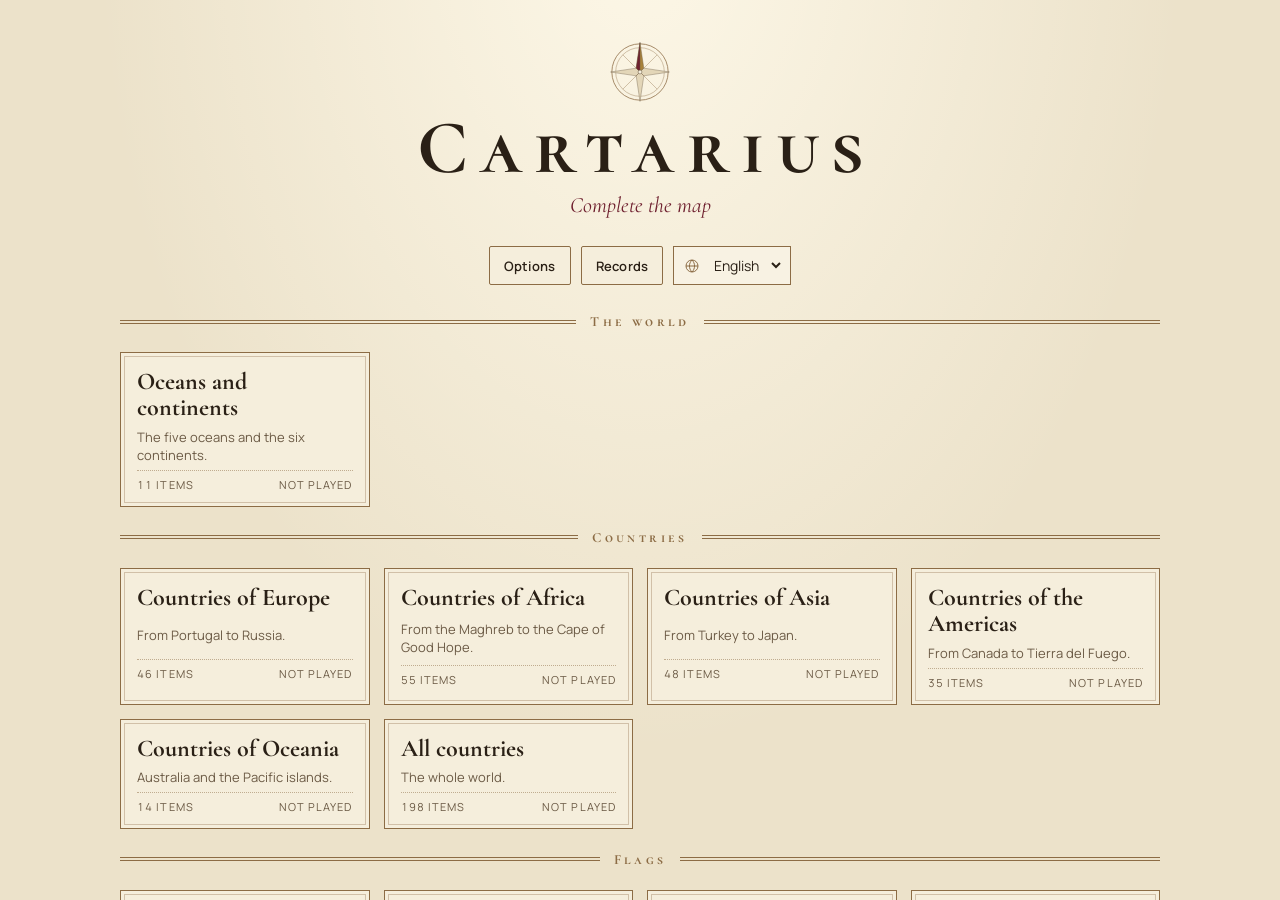
==== commit 93532fcb: "Ríos y ciudades" ====
--- a/index.html
+++ b/index.html
@@ -95,6 +95,29 @@
 .menu-actions .lang-sel { display: inline-flex; align-items: center; gap: 6px; border: 1px solid var(--sepia); padding: 0 6px 0 10px; background: var(--land); }
 .menu-actions .lang-sel svg { width: 16px; height: 16px; fill: none; stroke: var(--sepia); stroke-width: 1.5; }
 .menu-actions .lang-sel select { border: 0; background: transparent; font: inherit; font-size: 14px; padding: 8px 4px; color: var(--ink); cursor: pointer; }
+#map.mode-features .land.off { fill: var(--land); stroke-opacity: 1; }
+#map.mode-features .ocean { pointer-events: none; }
+#map .river { fill: none; stroke: #5E8BA0; stroke-width: 1.3; stroke-linecap: round; stroke-linejoin: round; vector-effect: non-scaling-stroke; pointer-events: none; transition: stroke .3s; }
+#map .river-hit { fill: none; stroke: transparent; stroke-width: 11; vector-effect: non-scaling-stroke; cursor: pointer; pointer-events: stroke; }
+#map .rv:hover .river:not(.painted) { stroke: #2F6B86; stroke-width: 2.4; }
+#map .river.painted { stroke: #1F5672; stroke-width: 2.6; }
+#map .river.wrong { animation: rwrong .7s ease-out; }
+@keyframes rwrong { 0%, 40% { stroke: var(--err); stroke-width: 3.5; } 100% { } }
+#map .river.hint { animation: rhint 1.1s ease-in-out infinite; }
+@keyframes rhint { 50% { stroke: #E9C46A; stroke-width: 4; } }
+#map .label.river-label { fill: #1F5672; letter-spacing: .04em; }
+#map .cityg .hit { fill: transparent; cursor: pointer; }
+#map .cityg .dot { fill: var(--land); stroke: var(--sepia); stroke-width: .8; vector-effect: non-scaling-stroke; pointer-events: none; }
+#map .cityg:hover .dot { fill: #FFF9EA; stroke: var(--royal); }
+#map .cityg.painted .dot { fill: var(--royal); stroke: #FFF9EA; }
+#map .cityg.painted .hit { cursor: default; }
+#map .cityg text { display: none; font-family: var(--font-display); font-style: italic; font-weight: 600; font-size: 12px; fill: var(--ink); paint-order: stroke; stroke: rgba(248,242,227,.85); stroke-width: 3px; pointer-events: none; }
+#map .cityg.painted text { display: block; }
+#map.caps-far .cityg.painted text { display: none; }
+#map .cityg .dot.wrong { animation: cwrong .7s ease-out; }
+@keyframes cwrong { 0%, 40% { fill: var(--err); } 100% { } }
+#map .cityg .dot.hint { animation: chint 1.1s ease-in-out infinite; }
+@keyframes chint { 50% { fill: #E9C46A; } }
 #map .caps { pointer-events: none; }
 #map .cap circle { fill: #FFF9EA; stroke: var(--royal); stroke-width: 1.4; }
 #map .cap path { fill: var(--royal); }
@@ -138,7 +161,7 @@
 .list li button:hover { background: rgba(255,250,235,.55); }
 .list li button em { font-style: normal; font-family: var(--font-ui); font-size: 11px; color: var(--ink-soft); min-width: 20px; font-variant-numeric: tabular-nums; }
 .list li button[aria-current="true"] { background: var(--paper-3); color: var(--royal); box-shadow: inset 3px 0 0 var(--royal); }
-.list li.hinted button::after { content: "pista"; font-family: var(--font-ui); font-size: 10px; letter-spacing: .1em; text-transform: uppercase; color: var(--gold); margin-left: auto; }
+.list li.hinted button::after { content: var(--hint-label, "pista"); font-family: var(--font-ui); font-size: 10px; letter-spacing: .1em; text-transform: uppercase; color: var(--gold); margin-left: auto; }
 .list li.gone { animation: gone .35s ease-in forwards; }
 @keyframes gone { to { opacity: 0; transform: translateX(30px); } }
 
@@ -420,6 +443,7 @@
 <script src="js/vendor/d3.min.js"></script>
 <script src="data/world.js"></script>
 <script src="data/countries.js"></script>
+<script src="data/features.js"></script>
 <script src="js/i18n.js"></script>
 <script src="js/geo.js"></script>
 <script src="js/app.js"></script>
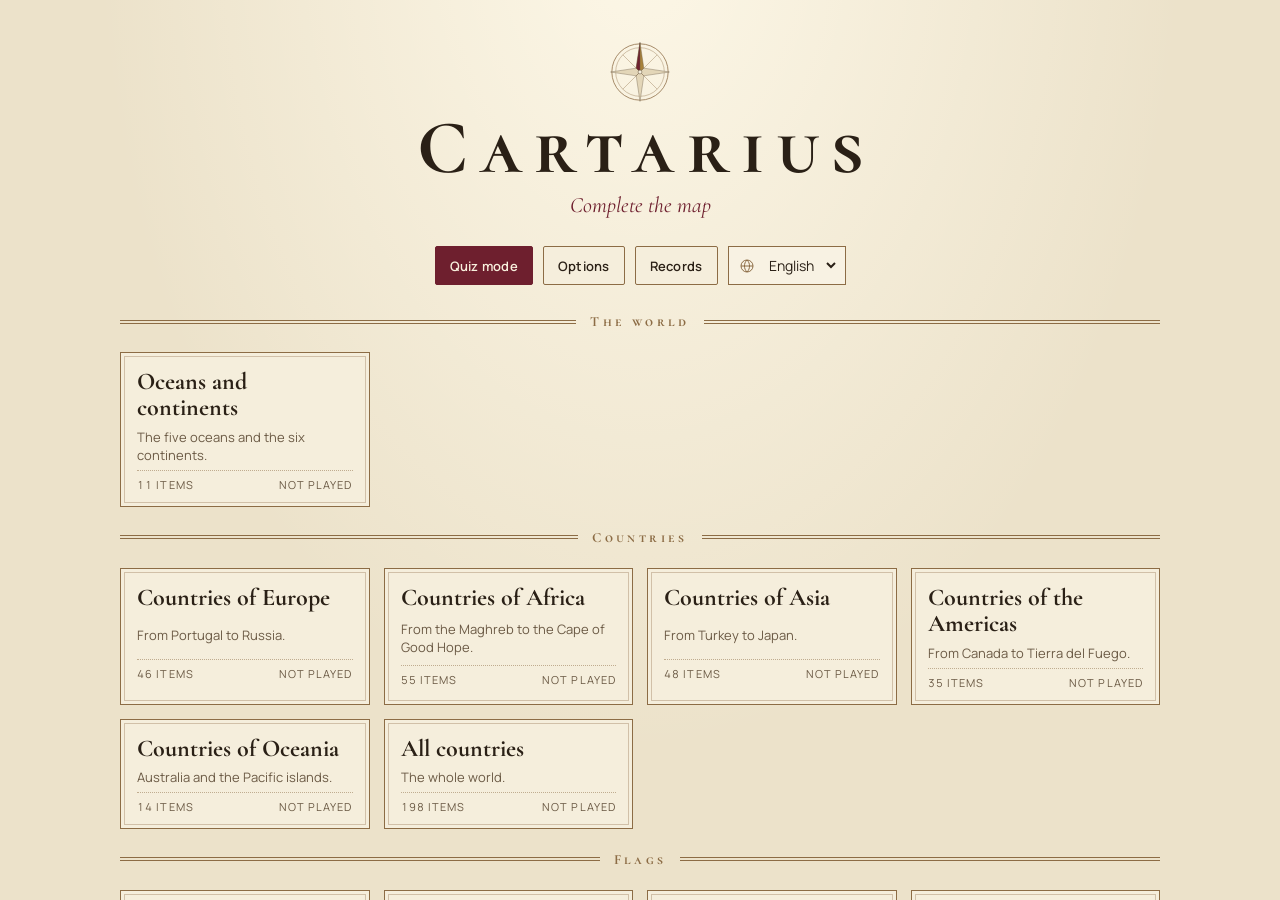
==== commit c2285191: "Quiz" ====
--- a/index.html
+++ b/index.html
@@ -8,272 +8,7 @@
 <link rel="preconnect" href="https://fonts.googleapis.com">
 <link rel="preconnect" href="https://fonts.gstatic.com" crossorigin>
 <link rel="stylesheet" href="https://fonts.googleapis.com/css2?family=Cormorant+Garamond:ital,wght@0,500;0,600;0,700;1,500;1,600&family=Cormorant+SC:wght@600;700&family=Manrope:wght@400;500;600;700&display=swap">
-<style>
-/* Concepto: carta náutica sobre pergamino. Barra superior tipo cartela, mapa enmarcado con doble filete, índice a la derecha. */
-:root {
-  --paper: #ECE2CA;        /* fondo general, pergamino */
-  --paper-2: #E3D6B8;      /* panel lateral */
-  --paper-3: #F5EEDC;      /* tarjetas y elementos claros */
-  --sea: #C7D3CC;          /* mar sin pintar */
-  --land: #F8F2E3;         /* tierra sin pintar */
-  --land-off: #E6DCC4;     /* tierra fuera de la categoría */
-  --ink: #2A2016;          /* texto */
-  --ink-soft: #6B5A45;     /* texto secundario */
-  --sepia: #8C6C45;        /* fronteras y filetes */
-  --gold: #A8823A;         /* ornamento */
-  --royal: #6E1F2E;        /* acento: selección (granate real) */
-  --royal-ink: #F8F0DD;
-  --ok: #556B3B;
-  --err: #A3392B;
-  --font-display: "Cormorant Garamond", "Cormorant", Garamond, "Times New Roman", serif;
-  --font-sc: "Cormorant SC", "Cormorant Garamond", Garamond, serif;
-  --font-ui: "Manrope", system-ui, -apple-system, "Segoe UI", sans-serif;
-  color-scheme: light;
-}
-* { box-sizing: border-box; }
-[hidden] { display: none !important; }
-html, body { height: 100%; }
-body {
-  margin: 0; background: var(--paper); color: var(--ink); font-family: var(--font-ui); font-size: 14px;
-  background-image: radial-gradient(ellipse at 20% 0%, rgba(255,250,235,.7), transparent 60%), radial-gradient(ellipse at 100% 100%, rgba(140,108,69,.12), transparent 55%);
-  display: flex; flex-direction: column; overflow: hidden;
-}
-button { font: inherit; color: inherit; cursor: pointer; }
-input, select, textarea { color: var(--ink); background-color: var(--land); }
-input::placeholder { color: var(--ink-soft); opacity: 1; }
-button:focus-visible, [tabindex]:focus-visible { outline: 2px solid var(--royal); outline-offset: 2px; }
-
-/* ---------- Barra superior ---------- */
-.bar {
-  display: flex; align-items: center; gap: 20px; flex-wrap: wrap;
-  padding-block: 10px; padding-left: max(16px, env(safe-area-inset-left, 0px)); padding-right: max(16px, env(safe-area-inset-right, 0px));
-  border-bottom: 1px solid var(--sepia); box-shadow: 0 2px 0 -1px var(--paper), 0 3px 0 -1px var(--sepia);
-}
-.brand { display: flex; align-items: center; gap: 10px; background: none; border: 0; padding: 0; }
-.brand svg { width: 34px; height: 34px; }
-.brand b { font-family: var(--font-sc); font-size: 26px; letter-spacing: .14em; font-weight: 700; color: var(--ink); }
-.bar .cat-title { font-family: var(--font-display); font-style: italic; font-size: 22px; font-weight: 600; color: var(--royal); flex: 1; min-width: 0; white-space: nowrap; overflow: hidden; text-overflow: ellipsis; }
-.stats { display: flex; gap: 18px; align-items: baseline; }
-.stat { display: flex; flex-direction: column; align-items: flex-end; line-height: 1.1; }
-.stat small { font-size: 10px; letter-spacing: .14em; text-transform: uppercase; color: var(--ink-soft); }
-.stat span { font-family: var(--font-display); font-size: 22px; font-weight: 700; font-variant-numeric: tabular-nums lining-nums; }
-.stat.err span { color: var(--err); }
-.btn {
-  border: 1px solid var(--sepia); background: var(--paper-3); padding: 7px 14px; border-radius: 2px;
-  font-weight: 600; font-size: 13px; letter-spacing: .02em;
-}
-.btn:hover { background: var(--land); border-color: var(--royal); }
-.btn.primary { background: var(--royal); color: var(--royal-ink); border-color: var(--royal); }
-.btn.primary:hover { background: #57172A; }
-
-/* ---------- Escenario ---------- */
-.stage { flex: 1; min-height: 0; display: flex; gap: 0; }
-.map-wrap { flex: 1; min-width: 0; position: relative; padding: 14px; }
-.frame {
-  position: relative; height: 100%; border: 1px solid var(--sepia); padding: 5px; background: var(--paper-3);
-  box-shadow: inset 0 0 0 4px var(--paper-3), inset 0 0 0 5px var(--sepia);
-}
-#map { display: block; width: 100%; height: 100%; background: var(--sea); cursor: default; user-select: none; }
-#map.grabbing, #map.grabbing * { cursor: grabbing !important; }
-#map .sphere { fill: var(--sea); }
-#map .grat { fill: none; stroke: #9FB0A8; stroke-width: .5; stroke-opacity: .55; vector-effect: non-scaling-stroke; pointer-events: none; }
-#map .ocean { fill: transparent; stroke: none; transition: fill .5s; }
-#map.mode-continents .ocean { cursor: pointer; }
-#map.mode-countries .ocean { pointer-events: none; }
-#map .land { fill: var(--land); stroke: var(--sepia); stroke-width: .6; stroke-linejoin: round; vector-effect: non-scaling-stroke; transition: fill .45s; }
-#map .land.off { fill: var(--land-off); stroke-opacity: .6; }
-#map .land.play { cursor: pointer; }
-#map .land.play:hover:not(.painted) { fill: #FFF9EA; }
-#map .land.painted, #map .ocean.painted { cursor: default; }
-#map .wrong { animation: wrong .7s ease-out; }
-@keyframes wrong { 0%, 40% { fill: var(--err); } 100% { } }
-#map .hint { animation: hint 1.1s ease-in-out infinite; }
-@keyframes hint { 50% { fill: #E9C46A; } }
-#map .marker { fill: var(--land); stroke: var(--sepia); stroke-width: .8; vector-effect: non-scaling-stroke; cursor: pointer; }
-#map .marker:hover { fill: #FFF9EA; stroke: var(--royal); }
-#map .label { font-family: var(--font-display); font-style: italic; font-weight: 600; fill: var(--ink); text-anchor: middle; pointer-events: none; paint-order: stroke; stroke: rgba(248,242,227,.75); stroke-width: 3px; letter-spacing: .06em; }
-.menu-actions .lang-sel { display: inline-flex; align-items: center; gap: 6px; border: 1px solid var(--sepia); padding: 0 6px 0 10px; background: var(--land); }
-.menu-actions .lang-sel svg { width: 16px; height: 16px; fill: none; stroke: var(--sepia); stroke-width: 1.5; }
-.menu-actions .lang-sel select { border: 0; background: transparent; font: inherit; font-size: 14px; padding: 8px 4px; color: var(--ink); cursor: pointer; }
-#map.mode-features .land.off { fill: var(--land); stroke-opacity: 1; }
-#map.mode-features .ocean { pointer-events: none; }
-#map .river { fill: none; stroke: #5E8BA0; stroke-width: 1.3; stroke-linecap: round; stroke-linejoin: round; vector-effect: non-scaling-stroke; pointer-events: none; transition: stroke .3s; }
-#map .river-hit { fill: none; stroke: transparent; stroke-width: 11; vector-effect: non-scaling-stroke; cursor: pointer; pointer-events: stroke; }
-#map .rv:hover .river:not(.painted) { stroke: #2F6B86; stroke-width: 2.4; }
-#map .river.painted { stroke: #1F5672; stroke-width: 2.6; }
-#map .river.wrong { animation: rwrong .7s ease-out; }
-@keyframes rwrong { 0%, 40% { stroke: var(--err); stroke-width: 3.5; } 100% { } }
-#map .river.hint { animation: rhint 1.1s ease-in-out infinite; }
-@keyframes rhint { 50% { stroke: #E9C46A; stroke-width: 4; } }
-#map .label.river-label { fill: #1F5672; letter-spacing: .04em; }
-#map .cityg .hit { fill: transparent; cursor: pointer; }
-#map .cityg .dot { fill: var(--land); stroke: var(--sepia); stroke-width: .8; vector-effect: non-scaling-stroke; pointer-events: none; }
-#map .cityg:hover .dot { fill: #FFF9EA; stroke: var(--royal); }
-#map .cityg.painted .dot { fill: var(--royal); stroke: #FFF9EA; }
-#map .cityg.painted .hit { cursor: default; }
-#map .cityg text { display: none; font-family: var(--font-display); font-style: italic; font-weight: 600; font-size: 12px; fill: var(--ink); paint-order: stroke; stroke: rgba(248,242,227,.85); stroke-width: 3px; pointer-events: none; }
-#map .cityg.painted text { display: block; }
-#map.caps-far .cityg.painted text { display: none; }
-#map .cityg .dot.wrong { animation: cwrong .7s ease-out; }
-@keyframes cwrong { 0%, 40% { fill: var(--err); } 100% { } }
-#map .cityg .dot.hint { animation: chint 1.1s ease-in-out infinite; }
-@keyframes chint { 50% { fill: #E9C46A; } }
-#map .caps { pointer-events: none; }
-#map .cap circle { fill: #FFF9EA; stroke: var(--royal); stroke-width: 1.4; }
-#map .cap path { fill: var(--royal); }
-#map .cap text { font-family: var(--font-display); font-style: italic; font-weight: 600; font-size: 12px; fill: var(--ink); paint-order: stroke; stroke: rgba(248,242,227,.85); stroke-width: 3px; }
-#map.caps-far .cap text { display: none; }
-#map.caps-far .cap { opacity: .9; }
-#map .label.sea { fill: #2F4A4E; stroke: rgba(199,211,204,.7); letter-spacing: .3em; }
-.zoom { position: absolute; right: 30px; bottom: 30px; display: flex; flex-direction: column; border: 1px solid var(--sepia); background: var(--paper-3); }
-.zoom button { width: 34px; height: 34px; border: 0; background: none; font-size: 18px; font-weight: 600; }
-.zoom button + button { border-top: 1px solid var(--sepia); }
-.zoom button:hover { background: var(--land); color: var(--royal); }
-.rose { position: absolute; left: 28px; bottom: 26px; width: 74px; height: 74px; pointer-events: none; opacity: .8; }
-.toast {
-  position: absolute; left: 50%; top: 28px; transform: translateX(-50%); background: var(--ink); color: var(--paper-3);
-  padding: 8px 16px; font-weight: 600; font-size: 13px; border-radius: 2px; pointer-events: none; opacity: 0; transition: opacity .25s; white-space: nowrap;
-}
-.toast.show { opacity: .94; }
-.toast.ok { background: var(--ok); }
-.toast.bad { background: var(--err); }
-.tip { position: fixed; pointer-events: none; background: var(--paper-3); border: 1px solid var(--sepia); padding: 4px 9px; font-family: var(--font-display); font-weight: 600; font-size: 16px; font-style: italic; z-index: 20; }
-
-/* ---------- Panel lateral (índice) ---------- */
-.panel { width: 320px; flex: none; display: flex; flex-direction: column; background: var(--paper-2); border-left: 1px solid var(--sepia); min-height: 0; }
-.panel-head { padding: 16px 18px 12px; border-bottom: 1px solid rgba(140,108,69,.4); display: grid; gap: 10px; }
-.panel-head h2 { margin: 0; font-family: var(--font-sc); font-size: 15px; letter-spacing: .2em; font-weight: 700; color: var(--ink-soft); display: flex; justify-content: space-between; align-items: baseline; }
-.panel-head h2 span { font-family: var(--font-ui); font-size: 12px; letter-spacing: 0; color: var(--ink-soft); font-variant-numeric: tabular-nums; }
-.progress { height: 4px; background: rgba(140,108,69,.2); }
-.progress i { display: block; height: 100%; width: 0; background: var(--gold); transition: width .4s; }
-.target { background: var(--royal); color: var(--royal-ink); padding: 10px 12px; display: grid; gap: 2px; }
-.target small { font-size: 10px; letter-spacing: .16em; text-transform: uppercase; opacity: .75; }
-.target strong { font-family: var(--font-display); font-size: 24px; font-weight: 700; line-height: 1.1; text-wrap: balance; }
-.order { display: flex; gap: 6px; align-items: center; font-size: 12px; color: var(--ink-soft); }
-.order button { border: 1px solid rgba(140,108,69,.5); background: transparent; padding: 3px 9px; font-size: 12px; border-radius: 2px; }
-.order button[aria-pressed="true"] { background: var(--ink); color: var(--paper-3); border-color: var(--ink); }
-.order .skip { margin-left: auto; }
-.list { list-style: none; margin: 0; padding: 6px 0 16px; overflow-y: auto; flex: 1; min-height: 0; }
-.list li button {
-  width: 100%; text-align: left; border: 0; background: none; padding: 7px 18px; display: flex; gap: 10px; align-items: baseline;
-  font-family: var(--font-display); font-size: 18px; font-weight: 600; line-height: 1.2;
-}
-.list li button:hover { background: rgba(255,250,235,.55); }
-.list li button em { font-style: normal; font-family: var(--font-ui); font-size: 11px; color: var(--ink-soft); min-width: 20px; font-variant-numeric: tabular-nums; }
-.list li button[aria-current="true"] { background: var(--paper-3); color: var(--royal); box-shadow: inset 3px 0 0 var(--royal); }
-.list li.hinted button::after { content: var(--hint-label, "pista"); font-family: var(--font-ui); font-size: 10px; letter-spacing: .1em; text-transform: uppercase; color: var(--gold); margin-left: auto; }
-.list li.gone { animation: gone .35s ease-in forwards; }
-@keyframes gone { to { opacity: 0; transform: translateX(30px); } }
-
-/* ---------- Menú de categorías ---------- */
-.menu {
-  position: fixed; inset: 0; z-index: 30; overflow-y: auto; background: var(--paper);
-  background-image: radial-gradient(ellipse at 50% -10%, rgba(255,250,235,.9), transparent 60%);
-  padding-block: 40px 60px; padding-left: max(16px, env(safe-area-inset-left, 0px)); padding-right: max(16px, env(safe-area-inset-right, 0px));
-}
-.menu-inner { max-width: 1040px; margin: 0 auto; display: grid; gap: 28px; }
-.menu header { text-align: center; display: grid; gap: 6px; justify-items: center; }
-.menu header svg { width: 64px; height: 64px; }
-.menu h1 { margin: 0; font-family: var(--font-sc); font-size: clamp(44px, 8vw, 76px); letter-spacing: .16em; font-weight: 700; line-height: 1; padding-left: .16em; }
-.menu .sub { font-family: var(--font-display); font-style: italic; font-size: 22px; color: var(--royal); }
-.rule { display: flex; align-items: center; gap: 14px; color: var(--sepia); font-family: var(--font-sc); letter-spacing: .24em; font-size: 14px; font-weight: 700; }
-.rule::before, .rule::after { content: ""; flex: 1; height: 0; border-top: 1px solid var(--sepia); border-bottom: 1px solid var(--sepia); padding-top: 2px; }
-.cards { display: grid; grid-template-columns: repeat(auto-fill, minmax(230px, 1fr)); gap: 14px; }
-.card {
-  text-align: left; background: var(--paper-3); border: 1px solid var(--sepia); padding: 16px 16px 14px; display: grid; gap: 6px; position: relative;
-  box-shadow: inset 0 0 0 3px var(--paper-3), inset 0 0 0 4px rgba(140,108,69,.35); transition: transform .15s, box-shadow .15s;
-}
-.card:hover { transform: translateY(-2px); box-shadow: inset 0 0 0 3px var(--paper-3), inset 0 0 0 4px var(--royal), 0 6px 14px rgba(70,50,25,.12); }
-.card h3 { margin: 0; font-family: var(--font-display); font-size: 24px; font-weight: 700; line-height: 1.1; }
-.card p { margin: 0; color: var(--ink-soft); font-size: 13px; }
-.card .meta { display: flex; justify-content: space-between; font-size: 11px; letter-spacing: .1em; text-transform: uppercase; color: var(--ink-soft); padding-top: 6px; border-top: 1px dotted rgba(140,108,69,.5); font-variant-numeric: tabular-nums; }
-.card .meta b { color: var(--royal); letter-spacing: .04em; }
-.card.soon { opacity: .55; cursor: default; box-shadow: none; border-style: dashed; }
-.card.soon:hover { transform: none; }
-
-/* ---------- Diálogo final ---------- */
-.modal { position: fixed; inset: 0; z-index: 40; background: rgba(42,32,22,.45); display: grid; place-items: center; padding: 16px; }
-.modal-box { background: var(--paper-3); border: 1px solid var(--sepia); box-shadow: inset 0 0 0 5px var(--paper-3), inset 0 0 0 6px var(--sepia), 0 20px 50px rgba(30,20,10,.35); padding: 30px 32px; max-width: 420px; width: 100%; text-align: center; display: grid; gap: 14px; }
-.modal-box h2 { margin: 0; font-family: var(--font-sc); letter-spacing: .14em; font-size: 28px; }
-.modal-box .grid { display: grid; grid-template-columns: repeat(3, 1fr); gap: 8px; }
-.modal-box .grid div { display: grid; }
-.modal-box .grid b { font-family: var(--font-display); font-size: 30px; font-variant-numeric: tabular-nums lining-nums; }
-.modal-box .grid small { font-size: 10px; letter-spacing: .14em; text-transform: uppercase; color: var(--ink-soft); }
-.modal-box p { margin: 0; font-family: var(--font-display); font-style: italic; font-size: 18px; color: var(--royal); }
-.modal-box .actions { display: flex; gap: 10px; justify-content: center; flex-wrap: wrap; }
-.loading { position: absolute; inset: 0; display: grid; place-items: center; font-family: var(--font-display); font-style: italic; font-size: 20px; color: var(--ink-soft); }
-
-/* ---------- Pausa ---------- */
-.stage > * { transition: filter .25s; }
-body.is-paused .stage > .map-wrap, body.is-paused .stage > .panel, body.is-paused .dock { filter: blur(16px) saturate(.6); pointer-events: none; user-select: none; }
-.pause { position: fixed; inset: 0; z-index: 25; display: grid; place-items: center; padding: 16px; background: rgba(236,226,202,.35); }
-.pause .modal-box { max-width: 380px; }
-.pause .big { font-family: var(--font-display); font-size: 44px; font-weight: 700; font-variant-numeric: tabular-nums lining-nums; line-height: 1; }
-.pause .sub { font-size: 13px; color: var(--ink-soft); }
-.saved { position: absolute; top: -9px; right: 12px; background: var(--gold); color: var(--paper-3); font-size: 10px; letter-spacing: .12em; text-transform: uppercase; padding: 2px 8px; font-weight: 700; }
-
-/* ---------- Opciones y récords ---------- */
-.menu-actions { display: flex; gap: 10px; justify-content: center; }
-.dlg .modal-box { max-width: 560px; text-align: left; max-height: calc(100vh - 32px); overflow-y: auto; }
-.dlg h2 { text-align: center; }
-.opt-group { display: grid; gap: 10px; padding-top: 12px; border-top: 1px dotted rgba(140,108,69,.5); }
-.opt-group h3 { margin: 0; font-family: var(--font-sc); letter-spacing: .16em; font-size: 14px; color: var(--ink-soft); }
-.opt { display: grid; grid-template-columns: auto 1fr; gap: 4px 10px; align-items: start; }
-.opt input[type=checkbox] { width: 18px; height: 18px; margin: 2px 0 0; accent-color: var(--royal); }
-.opt label { font-weight: 600; font-size: 14px; }
-.opt .help { grid-column: 2; font-size: 12px; color: var(--ink-soft); line-height: 1.45; }
-.opt select { font: inherit; padding: 4px 8px; border: 1px solid var(--sepia); background: var(--land); color: var(--ink); }
-.opt input[type=number] { width: 56px; font: inherit; padding: 2px 6px; border: 1px solid var(--sepia); background: var(--land); margin: 0 4px; }
-.opt details summary { cursor: pointer; color: var(--royal); }
-.rank { width: 100%; border-collapse: collapse; font-variant-numeric: tabular-nums; }
-.rank td { padding: 6px 6px; border-bottom: 1px dotted rgba(140,108,69,.45); font-size: 13px; }
-.rank td.n { width: 24px; color: var(--ink-soft); }
-.rank td.who { font-family: var(--font-display); font-size: 17px; font-weight: 600; }
-.rank td.num { text-align: right; white-space: nowrap; }
-.rank td.d { text-align: right; color: var(--ink-soft); font-size: 12px; white-space: nowrap; }
-.rank td.empty { text-align: center; color: var(--ink-soft); font-style: italic; }
-.rank tr.me td { background: rgba(168,130,58,.18); }
-.tabs { display: flex; flex-wrap: wrap; gap: 6px; }
-.tabs button { border: 1px solid rgba(140,108,69,.5); background: transparent; padding: 4px 10px; font-size: 12px; border-radius: 2px; }
-.tabs button[aria-pressed="true"] { background: var(--ink); color: var(--paper-3); border-color: var(--ink); }
-.name-row { display: flex; gap: 8px; }
-.name-row input { flex: 1; min-width: 0; font: inherit; font-size: 15px; padding: 8px 10px; border: 1px solid var(--sepia); background: var(--land); }
-.modal-box .note { font-family: var(--font-ui); font-style: normal; font-size: 13px; color: var(--ok); }
-
-/* ---------- Modo banderas: mapa a todo el ancho + dock inferior ---------- */
-.groups { display: grid; gap: 22px; }
-body.mode-dock .panel { display: none; }
-body.mode-dock .zoom { bottom: 96px; }
-body.mode-dock .rose { bottom: 92px; }
-.dock { position: relative; flex: none; height: 96px; background: var(--paper-2); border-top: 1px solid var(--sepia); box-shadow: 0 -2px 0 -1px var(--paper), 0 -3px 0 -1px var(--sepia); z-index: 5; }
-.dock-info { position: absolute; left: 0; top: 0; bottom: 0; width: 132px; display: grid; align-content: center; justify-items: center; gap: 6px; border-right: 1px solid rgba(140,108,69,.4); padding-left: env(safe-area-inset-left, 0px); }
-.dock-info span { font-size: 11px; letter-spacing: .12em; text-transform: uppercase; color: var(--ink-soft); }
-.dock-info b { font-family: var(--font-display); font-size: 24px; letter-spacing: 0; color: var(--ink); font-variant-numeric: tabular-nums lining-nums; }
-.dock-info .btn { padding: 4px 10px; font-size: 12px; }
-/* el área de scroll es más alta que la barra para que la bandera grande sobresalga; solo las banderas reciben el ratón */
-.dock-scroll { position: absolute; left: 132px; right: 0; bottom: 0; height: 190px; overflow-x: auto; overflow-y: hidden; pointer-events: none; scrollbar-width: thin; scrollbar-color: var(--sepia) transparent; }
-.dock-row { display: flex; align-items: flex-end; gap: 12px; height: 100%; padding: 0 24px 16px; width: max-content; }
-.flag { pointer-events: auto; flex: none; padding: 0; border: 0; background: none; line-height: 0; transform-origin: bottom center; transition: transform .18s ease; }
-.flag img { display: block; height: 46px; width: auto; min-width: 46px; max-width: 120px; object-fit: contain; background: var(--paper-3); border: 1px solid rgba(42,32,22,.35); box-shadow: 0 2px 4px rgba(42,32,22,.18); transition: height .22s ease, max-width .22s ease, box-shadow .22s; }
-.flag:hover { transform: translateY(-4px); }
-.flag.sel img { height: 118px; max-width: 300px; box-shadow: 0 0 0 3px var(--paper-3), 0 0 0 5px var(--royal), 0 10px 22px rgba(42,32,22,.35); }
-.flag.sel:hover { transform: none; }
-.flag.hinted img { outline: 2px dashed var(--gold); outline-offset: 3px; }
-.flag.gone { animation: flaggone .3s ease-in forwards; }
-@keyframes flaggone { to { opacity: 0; transform: translateY(-40px) scale(.6); } }
-
-@media (max-width: 820px) {
-  body { overflow: auto; }
-  .stage { flex-direction: column; }
-  .map-wrap { height: 58vh; flex: none; padding: 8px; }
-  .panel { width: auto; border-left: 0; border-top: 1px solid var(--sepia); height: 48vh; flex: none; }
-  .stats { gap: 12px; }
-  .stat span { font-size: 18px; }
-  .rose { display: none; }
-  .zoom { right: 18px; bottom: 18px; }
-}
-@media (prefers-reduced-motion: reduce) { * { animation-duration: .01ms !important; transition: none !important; } }
-</style>
+<link rel="stylesheet" href="css/cartarius.css">
 </head>
 <body>
 <svg width="0" height="0" style="position:absolute" aria-hidden="true">
@@ -343,7 +78,7 @@
       <h1>Cartarius</h1>
       <div class="sub" data-i18n="app.sub">Completa el mapa</div>
     </header>
-    <div class="menu-actions"><button class="btn" id="optBtn" data-i18n="menu.options">Opciones</button><button class="btn" id="recBtn" data-i18n="menu.records">Récords</button><label class="lang-sel"><svg viewBox="0 0 24 24" aria-hidden="true"><circle cx="12" cy="12" r="9"/><path d="M3 12h18M12 3c2.6 2.6 3.8 5.6 3.8 9s-1.2 6.4-3.8 9c-2.6-2.6-3.8-5.6-3.8-9S9.4 5.6 12 3Z"/></svg><select id="langSel" data-i18n-aria="lang.label"></select></label></div>
+    <div class="menu-actions"><a class="btn primary" id="quizBtn" href="quiz.html" data-i18n="menu.quiz">Modo Quiz</a><button class="btn" id="optBtn" data-i18n="menu.options">Opciones</button><button class="btn" id="recBtn" data-i18n="menu.records">Récords</button><label class="lang-sel"><svg viewBox="0 0 24 24" aria-hidden="true"><circle cx="12" cy="12" r="9"/><path d="M3 12h18M12 3c2.6 2.6 3.8 5.6 3.8 9s-1.2 6.4-3.8 9c-2.6-2.6-3.8-5.6-3.8-9S9.4 5.6 12 3Z"/></svg><select id="langSel" data-i18n-aria="lang.label"></select></label></div>
     <div id="cards" class="groups"></div>
     <div class="rule" data-i18n="menu.soon">Próximamente</div>
     <div class="cards" id="soon"></div>
--- a/css/cartarius.css
+++ b/css/cartarius.css
@@ -0,0 +1,266 @@
+/* Concepto: carta náutica sobre pergamino. Barra superior tipo cartela, mapa enmarcado con doble filete, índice a la derecha. */
+:root {
+  --paper: #ECE2CA;        /* fondo general, pergamino */
+  --paper-2: #E3D6B8;      /* panel lateral */
+  --paper-3: #F5EEDC;      /* tarjetas y elementos claros */
+  --sea: #C7D3CC;          /* mar sin pintar */
+  --land: #F8F2E3;         /* tierra sin pintar */
+  --land-off: #E6DCC4;     /* tierra fuera de la categoría */
+  --ink: #2A2016;          /* texto */
+  --ink-soft: #6B5A45;     /* texto secundario */
+  --sepia: #8C6C45;        /* fronteras y filetes */
+  --gold: #A8823A;         /* ornamento */
+  --royal: #6E1F2E;        /* acento: selección (granate real) */
+  --royal-ink: #F8F0DD;
+  --ok: #556B3B;
+  --err: #A3392B;
+  --font-display: "Cormorant Garamond", "Cormorant", Garamond, "Times New Roman", serif;
+  --font-sc: "Cormorant SC", "Cormorant Garamond", Garamond, serif;
+  --font-ui: "Manrope", system-ui, -apple-system, "Segoe UI", sans-serif;
+  color-scheme: light;
+}
+* { box-sizing: border-box; }
+[hidden] { display: none !important; }
+html, body { height: 100%; }
+body {
+  margin: 0; background: var(--paper); color: var(--ink); font-family: var(--font-ui); font-size: 14px;
+  background-image: radial-gradient(ellipse at 20% 0%, rgba(255,250,235,.7), transparent 60%), radial-gradient(ellipse at 100% 100%, rgba(140,108,69,.12), transparent 55%);
+  display: flex; flex-direction: column; overflow: hidden;
+}
+button { font: inherit; color: inherit; cursor: pointer; }
+input, select, textarea { color: var(--ink); background-color: var(--land); }
+input::placeholder { color: var(--ink-soft); opacity: 1; }
+button:focus-visible, [tabindex]:focus-visible { outline: 2px solid var(--royal); outline-offset: 2px; }
+
+/* ---------- Barra superior ---------- */
+.bar {
+  display: flex; align-items: center; gap: 20px; flex-wrap: wrap;
+  padding-block: 10px; padding-left: max(16px, env(safe-area-inset-left, 0px)); padding-right: max(16px, env(safe-area-inset-right, 0px));
+  border-bottom: 1px solid var(--sepia); box-shadow: 0 2px 0 -1px var(--paper), 0 3px 0 -1px var(--sepia);
+}
+.brand { display: flex; align-items: center; gap: 10px; background: none; border: 0; padding: 0; }
+.brand svg { width: 34px; height: 34px; }
+.brand b { font-family: var(--font-sc); font-size: 26px; letter-spacing: .14em; font-weight: 700; color: var(--ink); }
+.bar .cat-title { font-family: var(--font-display); font-style: italic; font-size: 22px; font-weight: 600; color: var(--royal); flex: 1; min-width: 0; white-space: nowrap; overflow: hidden; text-overflow: ellipsis; }
+.stats { display: flex; gap: 18px; align-items: baseline; }
+.stat { display: flex; flex-direction: column; align-items: flex-end; line-height: 1.1; }
+.stat small { font-size: 10px; letter-spacing: .14em; text-transform: uppercase; color: var(--ink-soft); }
+.stat span { font-family: var(--font-display); font-size: 22px; font-weight: 700; font-variant-numeric: tabular-nums lining-nums; }
+.stat.err span { color: var(--err); }
+.btn {
+  border: 1px solid var(--sepia); background: var(--paper-3); padding: 7px 14px; border-radius: 2px;
+  font-weight: 600; font-size: 13px; letter-spacing: .02em;
+}
+.btn:hover { background: var(--land); border-color: var(--royal); }
+.btn.primary { background: var(--royal); color: var(--royal-ink); border-color: var(--royal); }
+.btn.primary:hover { background: #57172A; }
+a.btn { text-decoration: none; display: inline-flex; align-items: center; color: inherit; }
+a.btn.primary { color: var(--royal-ink); }
+
+/* ---------- Escenario ---------- */
+.stage { flex: 1; min-height: 0; display: flex; gap: 0; }
+.map-wrap { flex: 1; min-width: 0; position: relative; padding: 14px; }
+.frame {
+  position: relative; height: 100%; border: 1px solid var(--sepia); padding: 5px; background: var(--paper-3);
+  box-shadow: inset 0 0 0 4px var(--paper-3), inset 0 0 0 5px var(--sepia);
+}
+#map { display: block; width: 100%; height: 100%; background: var(--sea); cursor: default; user-select: none; }
+#map.grabbing, #map.grabbing * { cursor: grabbing !important; }
+#map .sphere { fill: var(--sea); }
+#map .grat { fill: none; stroke: #9FB0A8; stroke-width: .5; stroke-opacity: .55; vector-effect: non-scaling-stroke; pointer-events: none; }
+#map .ocean { fill: transparent; stroke: none; transition: fill .5s; }
+#map.mode-continents .ocean { cursor: pointer; }
+#map.mode-countries .ocean { pointer-events: none; }
+#map .land { fill: var(--land); stroke: var(--sepia); stroke-width: .6; stroke-linejoin: round; vector-effect: non-scaling-stroke; transition: fill .45s; }
+#map .land.off { fill: var(--land-off); stroke-opacity: .6; }
+#map .land.play { cursor: pointer; }
+#map .land.play:hover:not(.painted) { fill: #FFF9EA; }
+#map .land.painted, #map .ocean.painted { cursor: default; }
+#map .wrong { animation: wrong .7s ease-out; }
+@keyframes wrong { 0%, 40% { fill: var(--err); } 100% { } }
+#map .hint { animation: hint 1.1s ease-in-out infinite; }
+@keyframes hint { 50% { fill: #E9C46A; } }
+#map .marker { fill: var(--land); stroke: var(--sepia); stroke-width: .8; vector-effect: non-scaling-stroke; cursor: pointer; }
+#map .marker:hover { fill: #FFF9EA; stroke: var(--royal); }
+#map .label { font-family: var(--font-display); font-style: italic; font-weight: 600; fill: var(--ink); text-anchor: middle; pointer-events: none; paint-order: stroke; stroke: rgba(248,242,227,.75); stroke-width: 3px; letter-spacing: .06em; }
+.menu-actions .lang-sel { display: inline-flex; align-items: center; gap: 6px; border: 1px solid var(--sepia); padding: 0 6px 0 10px; background: var(--land); }
+.menu-actions .lang-sel svg { width: 16px; height: 16px; fill: none; stroke: var(--sepia); stroke-width: 1.5; }
+.menu-actions .lang-sel select { border: 0; background: transparent; font: inherit; font-size: 14px; padding: 8px 4px; color: var(--ink); cursor: pointer; }
+#map.mode-features .land.off { fill: var(--land); stroke-opacity: 1; }
+#map.mode-features .ocean { pointer-events: none; }
+#map .river { fill: none; stroke: #5E8BA0; stroke-width: 1.3; stroke-linecap: round; stroke-linejoin: round; vector-effect: non-scaling-stroke; pointer-events: none; transition: stroke .3s; }
+#map .river-hit { fill: none; stroke: transparent; stroke-width: 11; vector-effect: non-scaling-stroke; cursor: pointer; pointer-events: stroke; }
+#map .rv:hover .river:not(.painted) { stroke: #2F6B86; stroke-width: 2.4; }
+#map .river.painted { stroke: #1F5672; stroke-width: 2.6; }
+#map .river.wrong { animation: rwrong .7s ease-out; }
+@keyframes rwrong { 0%, 40% { stroke: var(--err); stroke-width: 3.5; } 100% { } }
+#map .river.hint { animation: rhint 1.1s ease-in-out infinite; }
+@keyframes rhint { 50% { stroke: #E9C46A; stroke-width: 4; } }
+#map .label.river-label { fill: #1F5672; letter-spacing: .04em; }
+#map .cityg .hit { fill: transparent; cursor: pointer; }
+#map .cityg .dot { fill: var(--land); stroke: var(--sepia); stroke-width: .8; vector-effect: non-scaling-stroke; pointer-events: none; }
+#map .cityg:hover .dot { fill: #FFF9EA; stroke: var(--royal); }
+#map .cityg.painted .dot { fill: var(--royal); stroke: #FFF9EA; }
+#map .cityg.painted .hit { cursor: default; }
+#map .cityg text { display: none; font-family: var(--font-display); font-style: italic; font-weight: 600; font-size: 12px; fill: var(--ink); paint-order: stroke; stroke: rgba(248,242,227,.85); stroke-width: 3px; pointer-events: none; }
+#map .cityg.painted text { display: block; }
+#map.caps-far .cityg.painted text { display: none; }
+#map .cityg .dot.wrong { animation: cwrong .7s ease-out; }
+@keyframes cwrong { 0%, 40% { fill: var(--err); } 100% { } }
+#map .cityg .dot.hint { animation: chint 1.1s ease-in-out infinite; }
+@keyframes chint { 50% { fill: #E9C46A; } }
+#map .caps { pointer-events: none; }
+#map .cap circle { fill: #FFF9EA; stroke: var(--royal); stroke-width: 1.4; }
+#map .cap path { fill: var(--royal); }
+#map .cap text { font-family: var(--font-display); font-style: italic; font-weight: 600; font-size: 12px; fill: var(--ink); paint-order: stroke; stroke: rgba(248,242,227,.85); stroke-width: 3px; }
+#map.caps-far .cap text { display: none; }
+#map.caps-far .cap { opacity: .9; }
+#map .label.sea { fill: #2F4A4E; stroke: rgba(199,211,204,.7); letter-spacing: .3em; }
+.zoom { position: absolute; right: 30px; bottom: 30px; display: flex; flex-direction: column; border: 1px solid var(--sepia); background: var(--paper-3); }
+.zoom button { width: 34px; height: 34px; border: 0; background: none; font-size: 18px; font-weight: 600; }
+.zoom button + button { border-top: 1px solid var(--sepia); }
+.zoom button:hover { background: var(--land); color: var(--royal); }
+.rose { position: absolute; left: 28px; bottom: 26px; width: 74px; height: 74px; pointer-events: none; opacity: .8; }
+.toast {
+  position: absolute; left: 50%; top: 28px; transform: translateX(-50%); background: var(--ink); color: var(--paper-3);
+  padding: 8px 16px; font-weight: 600; font-size: 13px; border-radius: 2px; pointer-events: none; opacity: 0; transition: opacity .25s; white-space: nowrap;
+}
+.toast.show { opacity: .94; }
+.toast.ok { background: var(--ok); }
+.toast.bad { background: var(--err); }
+.tip { position: fixed; pointer-events: none; background: var(--paper-3); border: 1px solid var(--sepia); padding: 4px 9px; font-family: var(--font-display); font-weight: 600; font-size: 16px; font-style: italic; z-index: 20; }
+
+/* ---------- Panel lateral (índice) ---------- */
+.panel { width: 320px; flex: none; display: flex; flex-direction: column; background: var(--paper-2); border-left: 1px solid var(--sepia); min-height: 0; }
+.panel-head { padding: 16px 18px 12px; border-bottom: 1px solid rgba(140,108,69,.4); display: grid; gap: 10px; }
+.panel-head h2 { margin: 0; font-family: var(--font-sc); font-size: 15px; letter-spacing: .2em; font-weight: 700; color: var(--ink-soft); display: flex; justify-content: space-between; align-items: baseline; }
+.panel-head h2 span { font-family: var(--font-ui); font-size: 12px; letter-spacing: 0; color: var(--ink-soft); font-variant-numeric: tabular-nums; }
+.progress { height: 4px; background: rgba(140,108,69,.2); }
+.progress i { display: block; height: 100%; width: 0; background: var(--gold); transition: width .4s; }
+.target { background: var(--royal); color: var(--royal-ink); padding: 10px 12px; display: grid; gap: 2px; }
+.target small { font-size: 10px; letter-spacing: .16em; text-transform: uppercase; opacity: .75; }
+.target strong { font-family: var(--font-display); font-size: 24px; font-weight: 700; line-height: 1.1; text-wrap: balance; }
+.order { display: flex; gap: 6px; align-items: center; font-size: 12px; color: var(--ink-soft); }
+.order button { border: 1px solid rgba(140,108,69,.5); background: transparent; padding: 3px 9px; font-size: 12px; border-radius: 2px; }
+.order button[aria-pressed="true"] { background: var(--ink); color: var(--paper-3); border-color: var(--ink); }
+.order .skip { margin-left: auto; }
+.list { list-style: none; margin: 0; padding: 6px 0 16px; overflow-y: auto; flex: 1; min-height: 0; }
+.list li button {
+  width: 100%; text-align: left; border: 0; background: none; padding: 7px 18px; display: flex; gap: 10px; align-items: baseline;
+  font-family: var(--font-display); font-size: 18px; font-weight: 600; line-height: 1.2;
+}
+.list li button:hover { background: rgba(255,250,235,.55); }
+.list li button em { font-style: normal; font-family: var(--font-ui); font-size: 11px; color: var(--ink-soft); min-width: 20px; font-variant-numeric: tabular-nums; }
+.list li button[aria-current="true"] { background: var(--paper-3); color: var(--royal); box-shadow: inset 3px 0 0 var(--royal); }
+.list li.hinted button::after { content: var(--hint-label, "pista"); font-family: var(--font-ui); font-size: 10px; letter-spacing: .1em; text-transform: uppercase; color: var(--gold); margin-left: auto; }
+.list li.gone { animation: gone .35s ease-in forwards; }
+@keyframes gone { to { opacity: 0; transform: translateX(30px); } }
+
+/* ---------- Menú de categorías ---------- */
+.menu {
+  position: fixed; inset: 0; z-index: 30; overflow-y: auto; background: var(--paper);
+  background-image: radial-gradient(ellipse at 50% -10%, rgba(255,250,235,.9), transparent 60%);
+  padding-block: 40px 60px; padding-left: max(16px, env(safe-area-inset-left, 0px)); padding-right: max(16px, env(safe-area-inset-right, 0px));
+}
+.menu-inner { max-width: 1040px; margin: 0 auto; display: grid; gap: 28px; }
+.menu header { text-align: center; display: grid; gap: 6px; justify-items: center; }
+.menu header svg { width: 64px; height: 64px; }
+.menu h1 { margin: 0; font-family: var(--font-sc); font-size: clamp(44px, 8vw, 76px); letter-spacing: .16em; font-weight: 700; line-height: 1; padding-left: .16em; }
+.menu .sub { font-family: var(--font-display); font-style: italic; font-size: 22px; color: var(--royal); }
+.rule { display: flex; align-items: center; gap: 14px; color: var(--sepia); font-family: var(--font-sc); letter-spacing: .24em; font-size: 14px; font-weight: 700; }
+.rule::before, .rule::after { content: ""; flex: 1; height: 0; border-top: 1px solid var(--sepia); border-bottom: 1px solid var(--sepia); padding-top: 2px; }
+.cards { display: grid; grid-template-columns: repeat(auto-fill, minmax(230px, 1fr)); gap: 14px; }
+.card {
+  text-align: left; background: var(--paper-3); border: 1px solid var(--sepia); padding: 16px 16px 14px; display: grid; gap: 6px; position: relative;
+  box-shadow: inset 0 0 0 3px var(--paper-3), inset 0 0 0 4px rgba(140,108,69,.35); transition: transform .15s, box-shadow .15s;
+}
+.card:hover { transform: translateY(-2px); box-shadow: inset 0 0 0 3px var(--paper-3), inset 0 0 0 4px var(--royal), 0 6px 14px rgba(70,50,25,.12); }
+.card h3 { margin: 0; font-family: var(--font-display); font-size: 24px; font-weight: 700; line-height: 1.1; }
+.card p { margin: 0; color: var(--ink-soft); font-size: 13px; }
+.card .meta { display: flex; justify-content: space-between; font-size: 11px; letter-spacing: .1em; text-transform: uppercase; color: var(--ink-soft); padding-top: 6px; border-top: 1px dotted rgba(140,108,69,.5); font-variant-numeric: tabular-nums; }
+.card .meta b { color: var(--royal); letter-spacing: .04em; }
+.card.soon { opacity: .55; cursor: default; box-shadow: none; border-style: dashed; }
+.card.soon:hover { transform: none; }
+
+/* ---------- Diálogo final ---------- */
+.modal { position: fixed; inset: 0; z-index: 40; background: rgba(42,32,22,.45); display: grid; place-items: center; padding: 16px; }
+.modal-box { background: var(--paper-3); border: 1px solid var(--sepia); box-shadow: inset 0 0 0 5px var(--paper-3), inset 0 0 0 6px var(--sepia), 0 20px 50px rgba(30,20,10,.35); padding: 30px 32px; max-width: 420px; width: 100%; text-align: center; display: grid; gap: 14px; }
+.modal-box h2 { margin: 0; font-family: var(--font-sc); letter-spacing: .14em; font-size: 28px; }
+.modal-box .grid { display: grid; grid-template-columns: repeat(3, 1fr); gap: 8px; }
+.modal-box .grid div { display: grid; }
+.modal-box .grid b { font-family: var(--font-display); font-size: 30px; font-variant-numeric: tabular-nums lining-nums; }
+.modal-box .grid small { font-size: 10px; letter-spacing: .14em; text-transform: uppercase; color: var(--ink-soft); }
+.modal-box p { margin: 0; font-family: var(--font-display); font-style: italic; font-size: 18px; color: var(--royal); }
+.modal-box .actions { display: flex; gap: 10px; justify-content: center; flex-wrap: wrap; }
+.loading { position: absolute; inset: 0; display: grid; place-items: center; font-family: var(--font-display); font-style: italic; font-size: 20px; color: var(--ink-soft); }
+
+/* ---------- Pausa ---------- */
+.stage > * { transition: filter .25s; }
+body.is-paused .stage > .map-wrap, body.is-paused .stage > .panel, body.is-paused .dock { filter: blur(16px) saturate(.6); pointer-events: none; user-select: none; }
+.pause { position: fixed; inset: 0; z-index: 25; display: grid; place-items: center; padding: 16px; background: rgba(236,226,202,.35); }
+.pause .modal-box { max-width: 380px; }
+.pause .big { font-family: var(--font-display); font-size: 44px; font-weight: 700; font-variant-numeric: tabular-nums lining-nums; line-height: 1; }
+.pause .sub { font-size: 13px; color: var(--ink-soft); }
+.saved { position: absolute; top: -9px; right: 12px; background: var(--gold); color: var(--paper-3); font-size: 10px; letter-spacing: .12em; text-transform: uppercase; padding: 2px 8px; font-weight: 700; }
+
+/* ---------- Opciones y récords ---------- */
+.menu-actions { display: flex; gap: 10px; justify-content: center; flex-wrap: wrap; }
+.dlg .modal-box { max-width: 560px; text-align: left; max-height: calc(100vh - 32px); overflow-y: auto; }
+.dlg h2 { text-align: center; }
+.opt-group { display: grid; gap: 10px; padding-top: 12px; border-top: 1px dotted rgba(140,108,69,.5); }
+.opt-group h3 { margin: 0; font-family: var(--font-sc); letter-spacing: .16em; font-size: 14px; color: var(--ink-soft); }
+.opt { display: grid; grid-template-columns: auto 1fr; gap: 4px 10px; align-items: start; }
+.opt input[type=checkbox] { width: 18px; height: 18px; margin: 2px 0 0; accent-color: var(--royal); }
+.opt label { font-weight: 600; font-size: 14px; }
+.opt .help { grid-column: 2; font-size: 12px; color: var(--ink-soft); line-height: 1.45; }
+.opt select { font: inherit; padding: 4px 8px; border: 1px solid var(--sepia); background: var(--land); color: var(--ink); }
+.opt input[type=number] { width: 56px; font: inherit; padding: 2px 6px; border: 1px solid var(--sepia); background: var(--land); margin: 0 4px; }
+.opt details summary { cursor: pointer; color: var(--royal); }
+.rank { width: 100%; border-collapse: collapse; font-variant-numeric: tabular-nums; }
+.rank td { padding: 6px 6px; border-bottom: 1px dotted rgba(140,108,69,.45); font-size: 13px; }
+.rank td.n { width: 24px; color: var(--ink-soft); }
+.rank td.who { font-family: var(--font-display); font-size: 17px; font-weight: 600; }
+.rank td.num { text-align: right; white-space: nowrap; }
+.rank td.d { text-align: right; color: var(--ink-soft); font-size: 12px; white-space: nowrap; }
+.rank td.empty { text-align: center; color: var(--ink-soft); font-style: italic; }
+.rank tr.me td { background: rgba(168,130,58,.18); }
+.tabs { display: flex; flex-wrap: wrap; gap: 6px; }
+.tabs button { border: 1px solid rgba(140,108,69,.5); background: transparent; padding: 4px 10px; font-size: 12px; border-radius: 2px; }
+.tabs button[aria-pressed="true"] { background: var(--ink); color: var(--paper-3); border-color: var(--ink); }
+.name-row { display: flex; gap: 8px; }
+.name-row input { flex: 1; min-width: 0; font: inherit; font-size: 15px; padding: 8px 10px; border: 1px solid var(--sepia); background: var(--land); }
+.modal-box .note { font-family: var(--font-ui); font-style: normal; font-size: 13px; color: var(--ok); }
+
+/* ---------- Modo banderas: mapa a todo el ancho + dock inferior ---------- */
+.groups { display: grid; gap: 22px; }
+body.mode-dock .panel { display: none; }
+body.mode-dock .zoom { bottom: 96px; }
+body.mode-dock .rose { bottom: 92px; }
+.dock { position: relative; flex: none; height: 96px; background: var(--paper-2); border-top: 1px solid var(--sepia); box-shadow: 0 -2px 0 -1px var(--paper), 0 -3px 0 -1px var(--sepia); z-index: 5; }
+.dock-info { position: absolute; left: 0; top: 0; bottom: 0; width: 132px; display: grid; align-content: center; justify-items: center; gap: 6px; border-right: 1px solid rgba(140,108,69,.4); padding-left: env(safe-area-inset-left, 0px); }
+.dock-info span { font-size: 11px; letter-spacing: .12em; text-transform: uppercase; color: var(--ink-soft); }
+.dock-info b { font-family: var(--font-display); font-size: 24px; letter-spacing: 0; color: var(--ink); font-variant-numeric: tabular-nums lining-nums; }
+.dock-info .btn { padding: 4px 10px; font-size: 12px; }
+/* el área de scroll es más alta que la barra para que la bandera grande sobresalga; solo las banderas reciben el ratón */
+.dock-scroll { position: absolute; left: 132px; right: 0; bottom: 0; height: 190px; overflow-x: auto; overflow-y: hidden; pointer-events: none; scrollbar-width: thin; scrollbar-color: var(--sepia) transparent; }
+.dock-row { display: flex; align-items: flex-end; gap: 12px; height: 100%; padding: 0 24px 16px; width: max-content; }
+.flag { pointer-events: auto; flex: none; padding: 0; border: 0; background: none; line-height: 0; transform-origin: bottom center; transition: transform .18s ease; }
+.flag img { display: block; height: 46px; width: auto; min-width: 46px; max-width: 120px; object-fit: contain; background: var(--paper-3); border: 1px solid rgba(42,32,22,.35); box-shadow: 0 2px 4px rgba(42,32,22,.18); transition: height .22s ease, max-width .22s ease, box-shadow .22s; }
+.flag:hover { transform: translateY(-4px); }
+.flag.sel img { height: 118px; max-width: 300px; box-shadow: 0 0 0 3px var(--paper-3), 0 0 0 5px var(--royal), 0 10px 22px rgba(42,32,22,.35); }
+.flag.sel:hover { transform: none; }
+.flag.hinted img { outline: 2px dashed var(--gold); outline-offset: 3px; }
+.flag.gone { animation: flaggone .3s ease-in forwards; }
+@keyframes flaggone { to { opacity: 0; transform: translateY(-40px) scale(.6); } }
+
+@media (max-width: 820px) {
+  body { overflow: auto; }
+  .stage { flex-direction: column; }
+  .map-wrap { height: 58vh; flex: none; padding: 8px; }
+  .panel { width: auto; border-left: 0; border-top: 1px solid var(--sepia); height: 48vh; flex: none; }
+  .stats { gap: 12px; }
+  .stat span { font-size: 18px; }
+  .rose { display: none; }
+  .zoom { right: 18px; bottom: 18px; }
+}
+@media (prefers-reduced-motion: reduce) { * { animation-duration: .01ms !important; transition: none !important; } }
